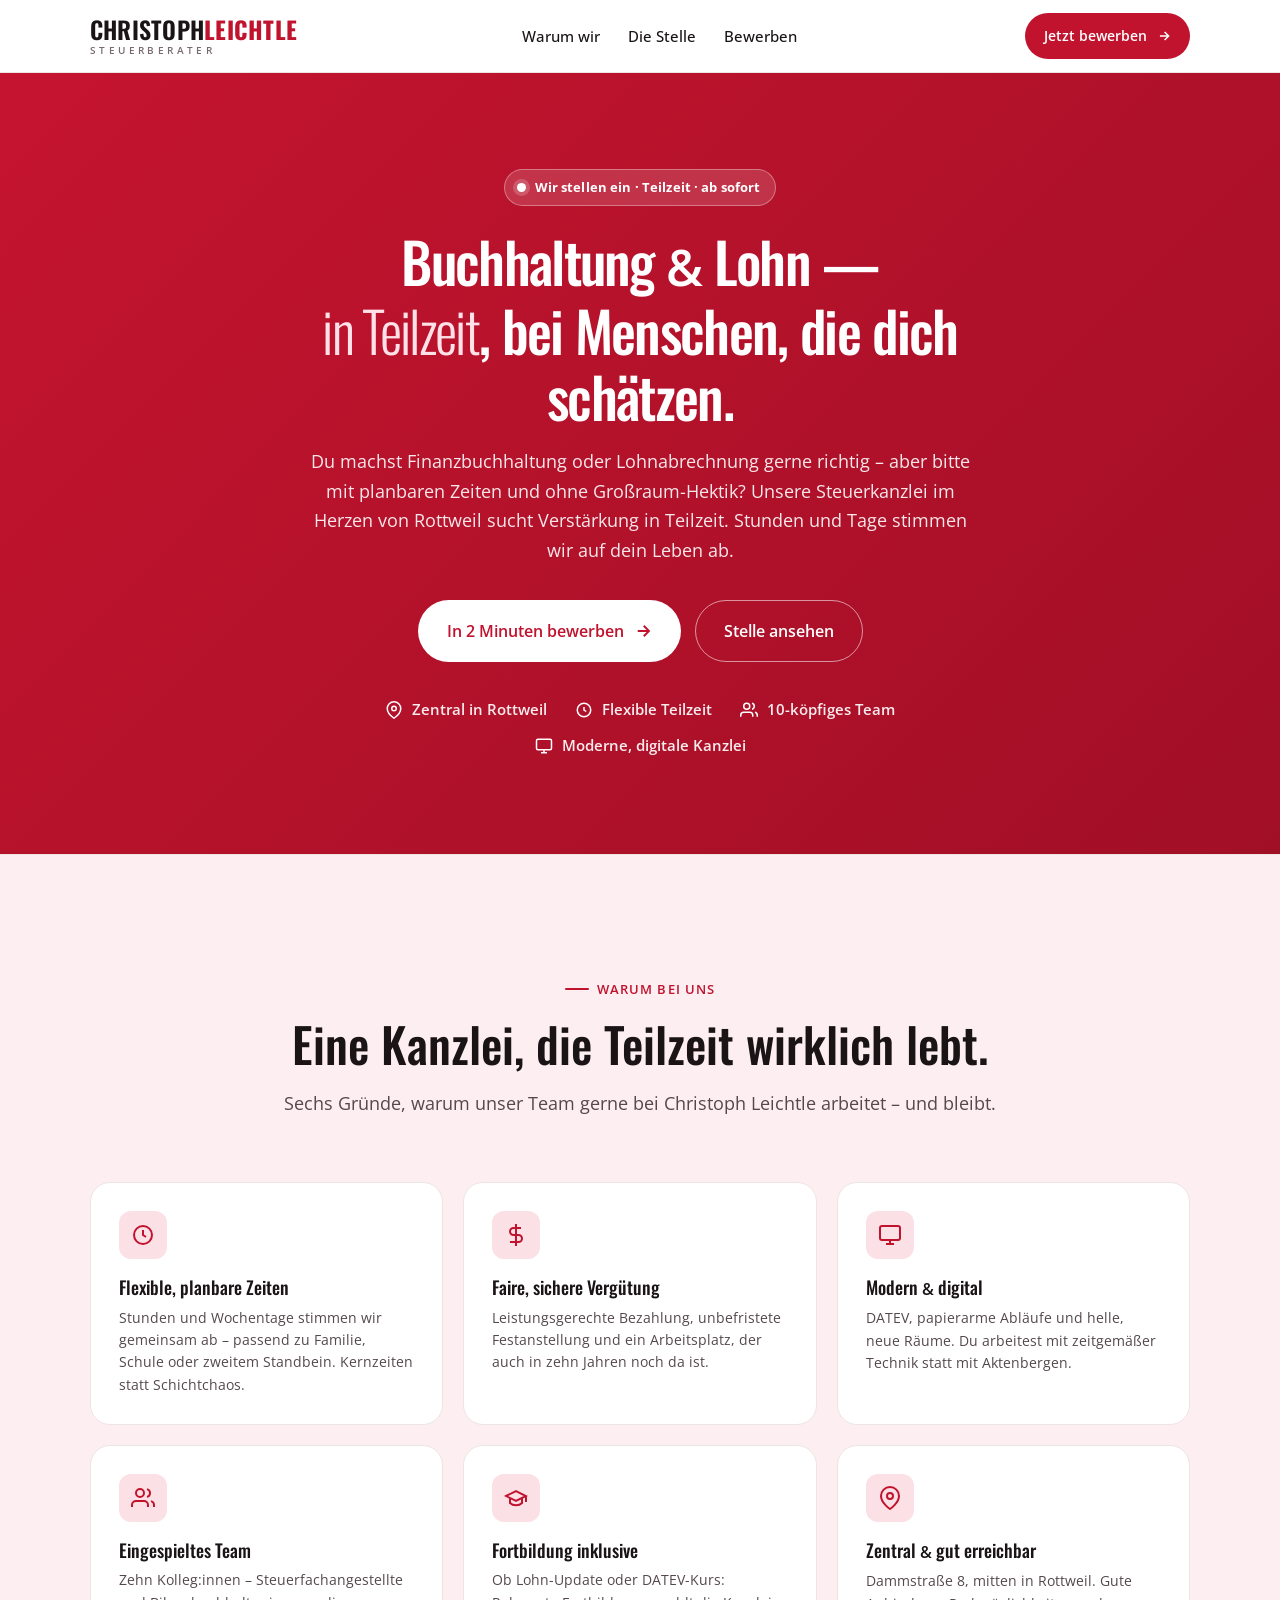
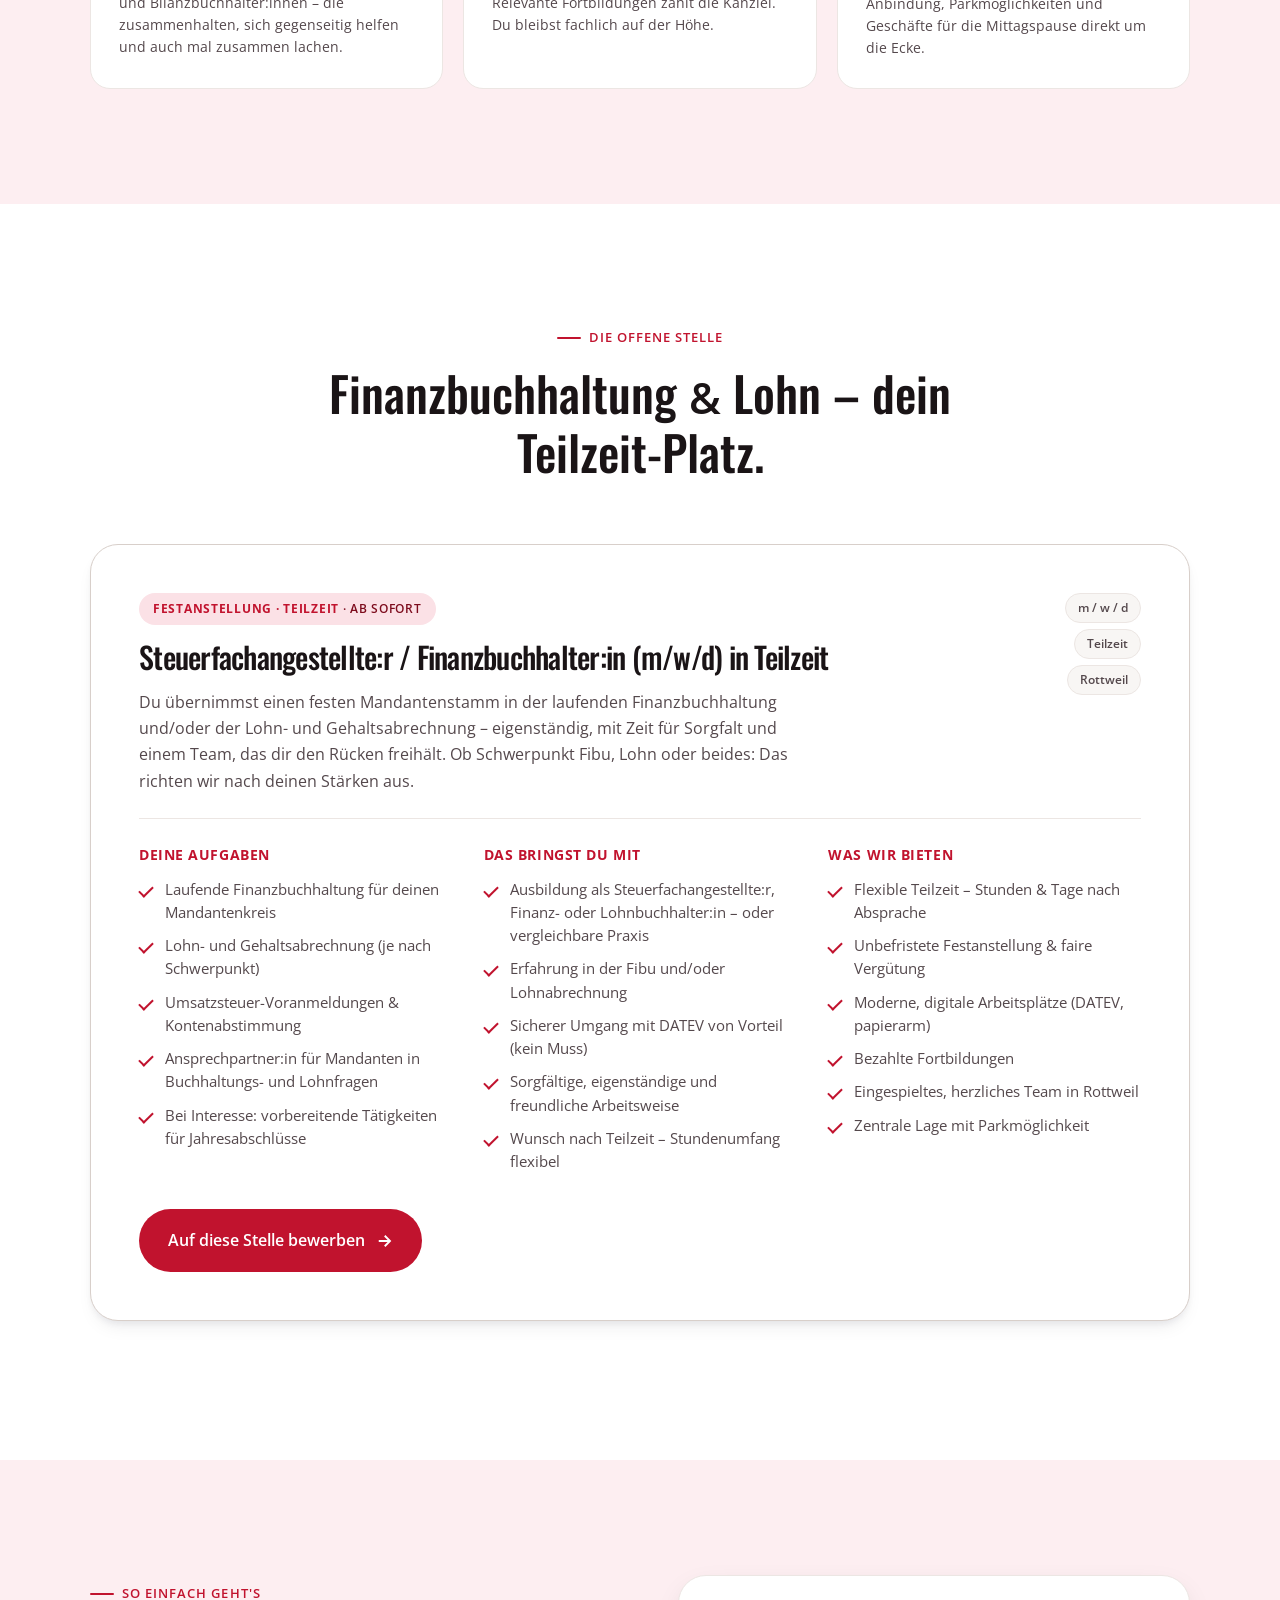
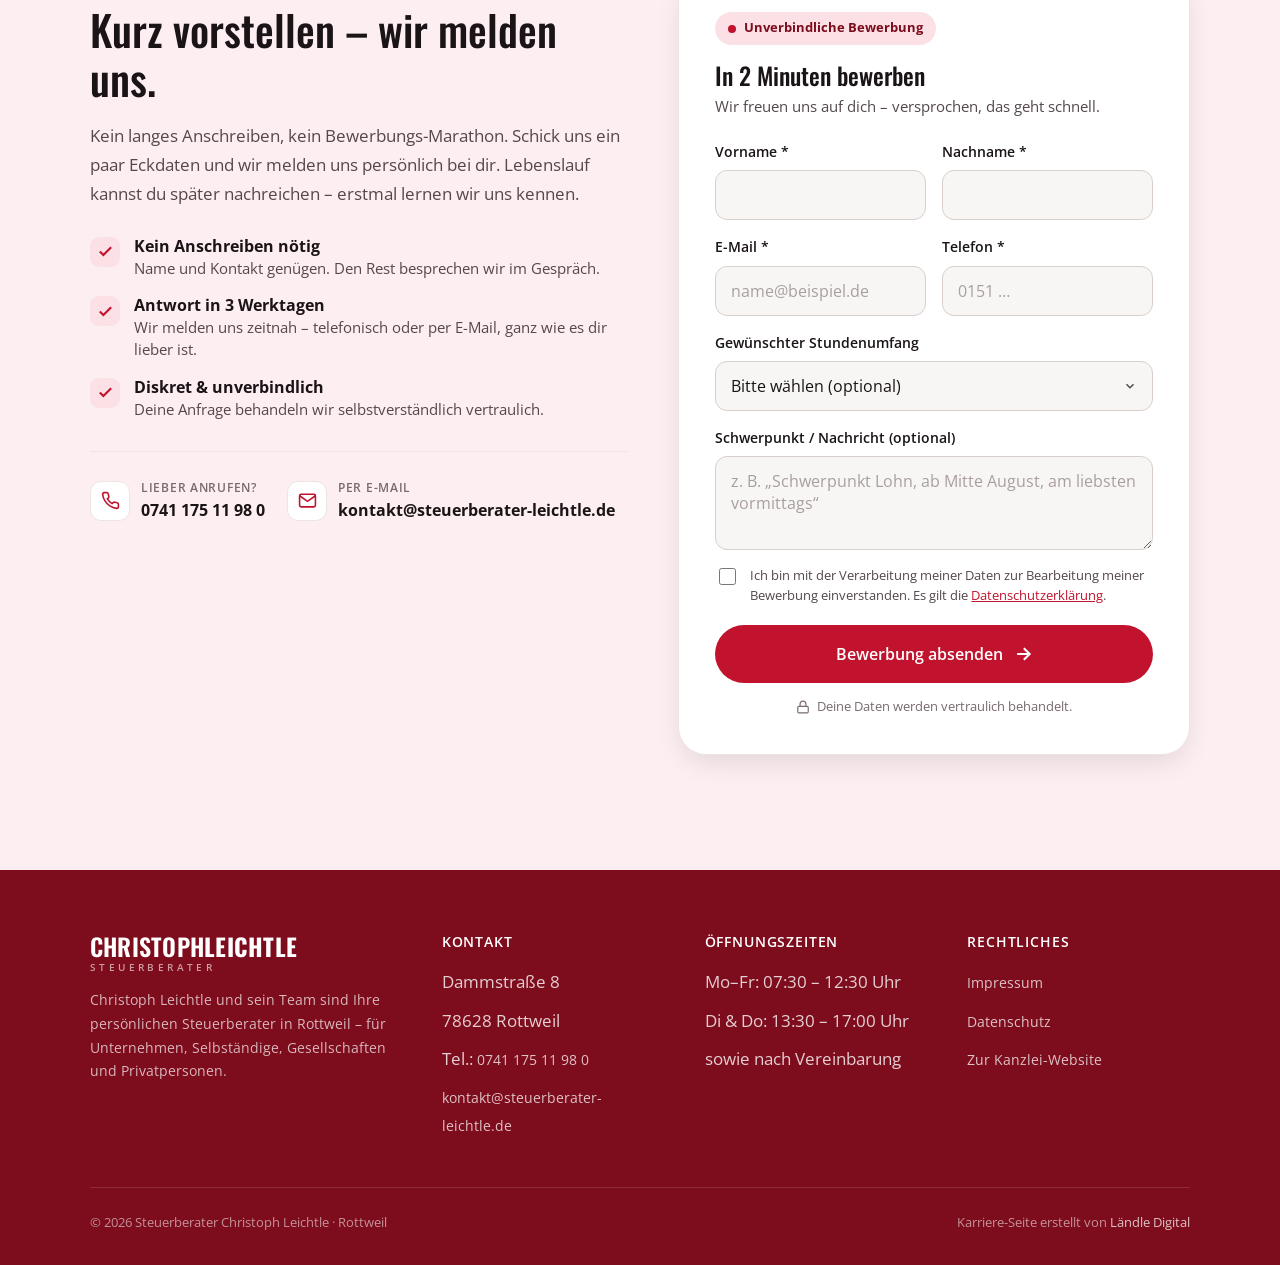
==== landingpage-einzeldatei.html @ 63ee4e5a "Add files via upload" ====
<!DOCTYPE html>
<html lang="de">
<head>
<meta charset="UTF-8" />
<meta name="viewport" content="width=device-width, initial-scale=1.0" />
<title>Teilzeit Buchhaltung &amp; Lohn (m/w/d) · Steuerkanzlei Christoph Leichtle, Rottweil</title>
<meta name="description" content="Steuerkanzlei Christoph Leichtle in Rottweil sucht Verstärkung in Teilzeit: Finanzbuchhaltung & Lohnabrechnung. Flexible Zeiten, faire Vergütung, modernes Team. Jetzt in 2 Minuten bewerben." />
<!-- Paid-Traffic-Landingpage: nicht indexieren -->
<meta name="robots" content="noindex, follow" />

<!-- Social-Preview (für den Vorschau-Link in WhatsApp / Meta) -->
<meta property="og:type" content="website" />
<meta property="og:title" content="Teilzeit in der Buchhaltung – Steuerkanzlei Leichtle, Rottweil" />
<meta property="og:description" content="Finanzbuchhaltung & Lohn in Teilzeit. Flexible Zeiten, modernes Team, faire Vergütung. Jetzt in 2 Minuten bewerben." />
<meta property="og:image" content="https://www.laendle-digital.com/kunden/steuerberater-leichtle/assets/og.png" />
<meta name="twitter:card" content="summary_large_image" />




<style>
/* style.css (inline) */
/* ==========================================================================
   Steuerkanzlei Christoph Leichtle – Karriere-Landingpage Stylesheet
   CI-Crimson, professionell · Basis: Ländle-Digital Kunden-Template
   ========================================================================== */

:root {
  /* Color tokens – CI Steuerberater Leichtle (Crimson) */
  --bg: #ffffff;
  --surface: #f8f6f4;
  --surface-soft: #fdf2f4;
  --surface-mute: #f3f1ef;
  --primary: #c1132e;
  --primary-hover: #a00f26;
  --primary-soft: #fbe1e6;
  --primary-deep: #7d0c1d;
  --accent: #d6263f;
  --text: #1a1416;
  --text-muted: #54484c;
  --text-soft: #786a6e;
  --border: #ece6e3;
  --border-strong: #d8cfca;
  --danger: #dc2626;
  --success: #16a34a;

  /* Typography */
  --font-display: "Oswald", "Arial Narrow", system-ui, sans-serif;
  --font-body: "Open Sans", -apple-system, BlinkMacSystemFont, "Segoe UI", Arial, sans-serif;

  /* Shape */
  --radius-sm: 8px;
  --radius: 12px;
  --radius-lg: 20px;
  --radius-xl: 28px;
  --radius-pill: 999px;

  /* Shadow */
  --shadow-xs: 0 1px 2px rgba(15, 23, 42, .04);
  --shadow-sm: 0 1px 2px rgba(15, 23, 42, .04), 0 1px 3px rgba(15, 23, 42, .06);
  --shadow-md: 0 4px 6px -1px rgba(15, 23, 42, .05), 0 10px 20px -8px rgba(15, 23, 42, .1);
  --shadow-lg: 0 10px 30px -8px rgba(15, 23, 42, .15);
  --shadow-glow: 0 20px 40px -16px rgba(193, 19, 46, .28);

  /* Layout */
  --maxw: 1180px;
  --gutter: clamp(20px, 4vw, 40px);
}

/* Reset --------------------------------------------------------------- */
*, *::before, *::after { box-sizing: border-box; }
html { scroll-behavior: smooth; -webkit-text-size-adjust: 100%; }
body {
  margin: 0;
  font-family: var(--font-body);
  font-size: 17px;
  line-height: 1.65;
  color: var(--text);
  background: var(--bg);
  -webkit-font-smoothing: antialiased;
  -moz-osx-font-smoothing: grayscale;
}
img, svg, video { display: block; max-width: 100%; height: auto; }
a { color: var(--primary); text-decoration: none; transition: color .15s ease; }
a:hover { color: var(--primary-hover); }
button { font-family: inherit; cursor: pointer; }
h1, h2, h3, h4 {
  font-family: var(--font-display);
  font-weight: 500;
  letter-spacing: 0;
  line-height: 1.18;
  color: var(--text);
  margin: 0;
}
p { margin: 0; }
ul, ol { margin: 0; padding: 0; list-style: none; }

/* Layout helpers ------------------------------------------------------ */
.shell { width: 100%; max-width: var(--maxw); margin-inline: auto; padding-inline: var(--gutter); }
.section { padding-block: clamp(64px, 9vw, 120px); }
.section--soft { background: var(--surface); }
.section--mint { background: var(--surface-soft); }
.section--dark { background: var(--primary-deep); color: #fff; }
.section--dark h1, .section--dark h2, .section--dark h3 { color: #fff; }

.section-head { max-width: 720px; margin: 0 auto clamp(40px, 6vw, 64px); text-align: center; }
.section-head--left { margin-inline: 0; text-align: left; }
.section-head .eyebrow { margin-bottom: 16px; }
.section-head h2 { font-size: clamp(32px, 4vw, 48px); margin-bottom: 16px; }
.section-head p { color: var(--text-muted); font-size: 18px; }

.eyebrow {
  display: inline-flex;
  align-items: center;
  gap: 8px;
  font-size: 13px;
  font-weight: 600;
  letter-spacing: .08em;
  text-transform: uppercase;
  color: var(--primary);
  font-family: var(--font-body);
}
.eyebrow::before {
  content: "";
  width: 24px;
  height: 2px;
  background: var(--primary);
  border-radius: 2px;
}
.eyebrow--center { justify-content: center; }

/* Buttons ------------------------------------------------------------- */
.btn {
  display: inline-flex;
  align-items: center;
  justify-content: center;
  gap: 10px;
  padding: 14px 22px;
  font-family: var(--font-body);
  font-size: 15px;
  font-weight: 600;
  border-radius: var(--radius-pill);
  border: 1.5px solid transparent;
  transition: all .2s ease;
  cursor: pointer;
  white-space: nowrap;
}
.btn--primary {
  background: var(--primary);
  color: #fff;
}
.btn--primary:hover {
  background: var(--primary-hover);
  color: #fff;
  transform: translateY(-2px);
  box-shadow: var(--shadow-glow);
}
.btn--ghost {
  background: transparent;
  color: var(--text);
  border-color: var(--border-strong);
}
.btn--ghost:hover {
  border-color: var(--primary);
  color: var(--primary);
  background: var(--primary-soft);
}
.btn--white {
  background: #fff;
  color: var(--primary-deep);
}
.btn--white:hover {
  background: var(--surface-soft);
  color: var(--primary-deep);
  transform: translateY(-2px);
}
.btn--lg { padding: 17px 28px; font-size: 16px; }
.btn--sm { padding: 10px 18px; font-size: 14px; }
.btn--block { width: 100%; }

/* Topbar -------------------------------------------------------------- */
.topbar {
  position: sticky;
  top: 0;
  z-index: 100;
  background: rgba(255, 255, 255, .85);
  backdrop-filter: saturate(180%) blur(14px);
  -webkit-backdrop-filter: saturate(180%) blur(14px);
  border-bottom: 1px solid var(--border);
}
.topbar__inner {
  display: flex;
  align-items: center;
  justify-content: space-between;
  gap: 24px;
  height: 72px;
}
.topbar__logo {
  display: flex;
  align-items: center;
  gap: 12px;
  font-family: var(--font-display);
  font-size: 20px;
  font-weight: 600;
  letter-spacing: -0.02em;
  color: var(--text);
}
.topbar__logo:hover { color: var(--primary); }
.topbar__logo-mark {
  width: 44px;
  height: 44px;
  border-radius: 10px;
  flex-shrink: 0;
  overflow: hidden;
  display: block;
}
.topbar__logo-mark img,
.topbar__logo-mark svg {
  width: 100%;
  height: 100%;
  display: block;
}
.topbar__logo small {
  display: block;
  font-family: var(--font-body);
  font-size: 11px;
  font-weight: 500;
  letter-spacing: .14em;
  text-transform: uppercase;
  color: var(--text-muted);
  margin-top: 2px;
}
.topbar__nav {
  display: flex;
  align-items: center;
  gap: 28px;
}
.topbar__nav a {
  font-size: 15px;
  font-weight: 500;
  color: var(--text);
  position: relative;
}
.topbar__nav a:hover { color: var(--primary); }
.topbar__nav a.is-active { color: var(--primary); }
.topbar__nav a.is-active::after {
  content: "";
  position: absolute;
  left: 0; right: 0; bottom: -6px;
  height: 2px;
  background: var(--primary);
  border-radius: 2px;
}
.topbar__cta { margin-left: 4px; }

.burger {
  display: none;
  width: 42px; height: 42px;
  border: 1px solid var(--border);
  background: #fff;
  border-radius: var(--radius);
  position: relative;
}
.burger span {
  position: absolute; left: 11px; right: 11px;
  height: 2px; background: var(--text); border-radius: 2px;
  transition: .2s ease;
}
.burger span:nth-child(1) { top: 14px; }
.burger span:nth-child(2) { top: 20px; }
.burger span:nth-child(3) { top: 26px; }
.burger.is-open span:nth-child(1) { top: 20px; transform: rotate(45deg); }
.burger.is-open span:nth-child(2) { opacity: 0; }
.burger.is-open span:nth-child(3) { top: 20px; transform: rotate(-45deg); }
.topbar__mobile {
  display: none;
  flex-direction: column;
  gap: 8px;
  padding: 16px var(--gutter) 24px;
  background: #fff;
  border-bottom: 1px solid var(--border);
}
.topbar__mobile a {
  padding: 12px 14px;
  border-radius: var(--radius);
  font-weight: 500;
  color: var(--text);
}
.topbar__mobile a:hover { background: var(--surface); color: var(--primary); }
.topbar__mobile.is-open { display: flex; }

@media (max-width: 920px) {
  .topbar__nav, .topbar__cta { display: none; }
  .burger { display: block; }
}

/* Hero ---------------------------------------------------------------- */
.hero {
  position: relative;
  padding-block: clamp(60px, 8vw, 110px) clamp(80px, 10vw, 140px);
  overflow: hidden;
  background:
    radial-gradient(ellipse 800px 400px at 90% -10%, var(--primary-soft) 0%, transparent 55%),
    radial-gradient(ellipse 600px 400px at 5% 90%, #e0f2fe 0%, transparent 55%),
    #fff;
}
.hero__inner {
  display: grid;
  grid-template-columns: 1.1fr 1fr;
  gap: clamp(40px, 6vw, 80px);
  align-items: center;
}
.hero__content > * + * { margin-top: 22px; }
.hero h1 {
  font-size: clamp(40px, 5.5vw, 64px);
  line-height: 1.08;
  letter-spacing: -0.035em;
}
.hero h1 em {
  font-style: italic;
  color: var(--primary);
  font-weight: 400;
}
.hero__sub {
  font-size: clamp(17px, 1.5vw, 19px);
  color: var(--text-muted);
  max-width: 560px;
  line-height: 1.65;
}
.hero__cta {
  display: flex;
  gap: 14px;
  flex-wrap: wrap;
}
.hero__trust {
  display: flex;
  flex-wrap: wrap;
  gap: 24px;
  padding-top: 24px;
  border-top: 1px solid var(--border);
  margin-top: 32px;
}
.hero__trust li {
  display: flex;
  align-items: center;
  gap: 8px;
  font-size: 14px;
  color: var(--text-muted);
}
.hero__trust svg { color: var(--primary); flex-shrink: 0; }

/* Hero visual card */
.hero__visual { position: relative; }
.hero-card {
  background: #fff;
  border-radius: var(--radius-xl);
  padding: 32px;
  box-shadow: var(--shadow-lg);
  border: 1px solid var(--border);
  position: relative;
  z-index: 2;
}
.hero-card__top {
  display: flex;
  align-items: center;
  gap: 16px;
  padding-bottom: 24px;
  border-bottom: 1px solid var(--border);
}
.hero-card__avatar {
  width: 64px; height: 64px;
  border-radius: 50%;
  background: linear-gradient(135deg, var(--primary), var(--accent));
  color: #fff;
  display: grid; place-items: center;
  font-family: var(--font-display);
  font-size: 22px;
  font-weight: 600;
}
.hero-card__title { font-size: 18px; margin-bottom: 4px; }
.hero-card__meta { font-size: 13px; color: var(--text-muted); }
.hero-card__hours { padding: 20px 0; display: grid; gap: 10px; }
.hero-card__row {
  display: flex;
  justify-content: space-between;
  align-items: center;
  font-size: 14px;
}
.hero-card__row span:first-child { color: var(--text-muted); }
.hero-card__row span:last-child { color: var(--text); font-weight: 500; }
.hero-card__row.is-today {
  background: var(--primary-soft);
  margin: 0 -16px;
  padding: 10px 16px;
  border-radius: var(--radius);
  color: var(--primary-deep);
}
.hero-card__row.is-today span:first-child { color: var(--primary-deep); font-weight: 600; }
.hero-card__cta {
  margin-top: 20px;
  padding-top: 20px;
  border-top: 1px solid var(--border);
}
.hero-card__cta .btn { width: 100%; }

.hero-badge {
  position: absolute;
  background: #fff;
  border: 1px solid var(--border);
  border-radius: var(--radius-pill);
  padding: 10px 16px;
  font-size: 13px;
  font-weight: 600;
  display: flex;
  align-items: center;
  gap: 8px;
  box-shadow: var(--shadow-md);
  z-index: 3;
}
.hero-badge--tl { top: -16px; left: -20px; color: var(--primary); }
.hero-badge--br { bottom: -16px; right: -20px; color: var(--accent); }
.hero-badge .pulse {
  width: 8px; height: 8px;
  background: var(--success);
  border-radius: 50%;
  position: relative;
}
.hero-badge .pulse::before {
  content: ""; position: absolute; inset: -4px;
  border-radius: 50%; border: 2px solid var(--success);
  animation: pulse 1.8s ease-out infinite;
}
@keyframes pulse {
  0% { transform: scale(1); opacity: 1; }
  100% { transform: scale(2); opacity: 0; }
}

@media (max-width: 860px) {
  .hero__inner { grid-template-columns: 1fr; }
  .hero__visual { max-width: 460px; margin: 0 auto; width: 100%; }
}

/* Trust strip --------------------------------------------------------- */
.trust-strip {
  border-block: 1px solid var(--border);
  padding-block: 28px;
  background: #fff;
}
.trust-strip__inner {
  display: grid;
  grid-template-columns: repeat(4, 1fr);
  gap: 32px;
  align-items: center;
  text-align: center;
}
.trust-stat__num {
  font-family: var(--font-display);
  font-size: 36px;
  font-weight: 500;
  color: var(--primary);
  line-height: 1;
}
.trust-stat__label {
  font-size: 13px;
  color: var(--text-muted);
  margin-top: 4px;
}
@media (max-width: 640px) {
  .trust-strip__inner { grid-template-columns: repeat(2, 1fr); gap: 24px; }
}

/* Services grid ------------------------------------------------------- */
.services {
  display: grid;
  grid-template-columns: repeat(3, 1fr);
  gap: 20px;
}
.service-card {
  background: #fff;
  border: 1px solid var(--border);
  border-radius: var(--radius-lg);
  padding: 28px;
  transition: all .25s ease;
}
.service-card:hover {
  border-color: var(--primary);
  transform: translateY(-4px);
  box-shadow: var(--shadow-md);
}
.service-card__icon {
  width: 48px; height: 48px;
  border-radius: var(--radius);
  background: var(--primary-soft);
  color: var(--primary);
  display: grid; place-items: center;
  margin-bottom: 20px;
}
.service-card h3 {
  font-size: 22px;
  margin-bottom: 10px;
}
.service-card p {
  color: var(--text-muted);
  font-size: 15px;
  line-height: 1.6;
}
@media (max-width: 880px) {
  .services { grid-template-columns: repeat(2, 1fr); }
}
@media (max-width: 560px) {
  .services { grid-template-columns: 1fr; }
}

/* About split --------------------------------------------------------- */
.split {
  display: grid;
  grid-template-columns: 1fr 1fr;
  gap: clamp(40px, 6vw, 80px);
  align-items: center;
}
.split--reverse > :first-child { order: 2; }
.split__media {
  border-radius: var(--radius-xl);
  background: linear-gradient(135deg, var(--primary-soft), #e0f2fe);
  aspect-ratio: 4 / 5;
  position: relative;
  overflow: hidden;
}
.split__media-inner {
  position: absolute; inset: 0;
  display: grid; place-items: center;
  font-family: var(--font-display);
  font-size: 120px;
  color: rgba(193, 19, 46, .25);
  letter-spacing: -0.05em;
}
.split__content > * + * { margin-top: 20px; }
.split__content h2 {
  font-size: clamp(30px, 3.6vw, 42px);
}
.split__content p {
  color: var(--text-muted);
  font-size: 17px;
  line-height: 1.7;
}
.split__sign {
  display: flex;
  align-items: center;
  gap: 14px;
  padding-top: 24px;
  margin-top: 28px;
  border-top: 1px solid var(--border);
}
.split__sign-avatar {
  width: 56px; height: 56px;
  border-radius: 50%;
  background: linear-gradient(135deg, var(--primary), var(--accent));
  color: #fff;
  display: grid; place-items: center;
  font-family: var(--font-display);
  font-size: 20px;
}
.split__sign-name { font-weight: 600; }
.split__sign-role { font-size: 13px; color: var(--text-muted); }
@media (max-width: 860px) {
  .split { grid-template-columns: 1fr; }
  .split--reverse > :first-child { order: 0; }
  .split__media { max-width: 460px; aspect-ratio: 1; margin: 0 auto; }
}

/* Team grid ----------------------------------------------------------- */
.team {
  display: grid;
  grid-template-columns: repeat(4, 1fr);
  gap: 24px;
}
.team-card {
  background: #fff;
  border-radius: var(--radius-lg);
  padding: 28px 24px;
  text-align: center;
  border: 1px solid var(--border);
  transition: all .25s ease;
}
.team-card:hover {
  transform: translateY(-4px);
  box-shadow: var(--shadow-md);
  border-color: var(--primary-soft);
}
.team-card__avatar {
  width: 96px; height: 96px;
  border-radius: 50%;
  margin: 0 auto 16px;
  background: linear-gradient(135deg, var(--primary-soft), #fdeef1);
  color: var(--primary-deep);
  display: grid; place-items: center;
  font-family: var(--font-display);
  font-size: 32px;
  font-weight: 500;
}
.team-card h3 { font-size: 18px; margin-bottom: 4px; }
.team-card__role { font-size: 13px; color: var(--primary); font-weight: 600; }
.team-card__bio { font-size: 14px; color: var(--text-muted); margin-top: 12px; line-height: 1.55; }
@media (max-width: 940px) {
  .team { grid-template-columns: repeat(2, 1fr); }
}
@media (max-width: 480px) {
  .team { grid-template-columns: 1fr; }
}

/* Process / Treatment steps ------------------------------------------ */
.steps {
  display: grid;
  grid-template-columns: repeat(4, 1fr);
  gap: 20px;
  counter-reset: step;
}
.step {
  position: relative;
  padding: 28px 24px;
  background: #fff;
  border: 1px solid var(--border);
  border-radius: var(--radius-lg);
}
.step::before {
  counter-increment: step;
  content: counter(step, decimal-leading-zero);
  display: block;
  font-family: var(--font-display);
  font-size: 32px;
  color: var(--primary);
  margin-bottom: 12px;
  font-weight: 500;
}
.step h3 { font-size: 18px; margin-bottom: 8px; }
.step p { font-size: 14px; color: var(--text-muted); line-height: 1.55; }
@media (max-width: 880px) {
  .steps { grid-template-columns: repeat(2, 1fr); }
}
@media (max-width: 480px) {
  .steps { grid-template-columns: 1fr; }
}

/* Testimonials -------------------------------------------------------- */
.testimonials {
  display: grid;
  grid-template-columns: repeat(3, 1fr);
  gap: 24px;
}
.testimonial {
  background: #fff;
  border-radius: var(--radius-lg);
  padding: 30px;
  border: 1px solid var(--border);
}
.testimonial__stars {
  display: flex;
  gap: 2px;
  color: #fbbf24;
  margin-bottom: 16px;
}
.testimonial__quote {
  font-size: 16px;
  line-height: 1.65;
  color: var(--text);
  margin-bottom: 24px;
  font-style: italic;
}
.testimonial__person {
  display: flex;
  align-items: center;
  gap: 12px;
}
.testimonial__avatar {
  width: 40px; height: 40px;
  border-radius: 50%;
  background: var(--primary-soft);
  color: var(--primary-deep);
  display: grid; place-items: center;
  font-size: 14px;
  font-weight: 600;
}
.testimonial__name { font-weight: 600; font-size: 14px; }
.testimonial__source { font-size: 12px; color: var(--text-muted); }
@media (max-width: 880px) {
  .testimonials { grid-template-columns: 1fr; }
}

/* FAQ ----------------------------------------------------------------- */
.faq { max-width: 820px; margin: 0 auto; }
.faq-item {
  border-bottom: 1px solid var(--border);
}
.faq-item summary {
  list-style: none;
  cursor: pointer;
  padding: 22px 48px 22px 0;
  font-size: 17px;
  font-weight: 600;
  color: var(--text);
  position: relative;
  transition: color .15s;
}
.faq-item summary::-webkit-details-marker { display: none; }
.faq-item summary:hover { color: var(--primary); }
.faq-item summary::after {
  content: "+";
  position: absolute;
  right: 0; top: 50%;
  transform: translateY(-50%);
  font-size: 28px;
  font-weight: 300;
  color: var(--primary);
  transition: transform .2s;
  line-height: 1;
}
.faq-item[open] summary::after { content: "−"; }
.faq-item__body {
  padding: 0 0 24px;
  color: var(--text-muted);
  font-size: 16px;
  line-height: 1.7;
}

/* Contact / Final CTA ------------------------------------------------- */
.cta-banner {
  background: linear-gradient(135deg, var(--primary), var(--primary-deep));
  color: #fff;
  border-radius: var(--radius-xl);
  padding: clamp(40px, 6vw, 72px);
  display: grid;
  grid-template-columns: 1.4fr 1fr;
  gap: 40px;
  align-items: center;
  position: relative;
  overflow: hidden;
}
.cta-banner::before {
  content: "";
  position: absolute;
  inset: 0;
  background: radial-gradient(circle at 90% 20%, rgba(255, 255, 255, .12), transparent 50%);
  pointer-events: none;
}
.cta-banner > * { position: relative; z-index: 1; }
.cta-banner h2 {
  color: #fff;
  font-size: clamp(28px, 3.6vw, 40px);
  margin-bottom: 14px;
}
.cta-banner p {
  color: rgba(255, 255, 255, .85);
  font-size: 17px;
  line-height: 1.6;
  margin-bottom: 24px;
}
.cta-banner__actions {
  display: flex;
  gap: 14px;
  flex-wrap: wrap;
}
.cta-banner__contacts {
  display: grid;
  gap: 16px;
  padding: 28px;
  background: rgba(255, 255, 255, .08);
  border: 1px solid rgba(255, 255, 255, .15);
  border-radius: var(--radius-lg);
  backdrop-filter: blur(10px);
}
.cta-banner__contact {
  display: flex;
  align-items: center;
  gap: 14px;
  color: #fff;
}
.cta-banner__contact-icon {
  width: 44px; height: 44px;
  display: grid; place-items: center;
  border-radius: var(--radius);
  background: rgba(255, 255, 255, .1);
  color: #fff;
}
.cta-banner__contact-label { font-size: 12px; color: rgba(255, 255, 255, .7); text-transform: uppercase; letter-spacing: .08em; }
.cta-banner__contact-value { font-size: 16px; font-weight: 600; color: #fff; }
.cta-banner__contact a { color: #fff; }
@media (max-width: 880px) {
  .cta-banner { grid-template-columns: 1fr; }
}

/* Contact full section ----------------------------------------------- */
.contact-grid {
  display: grid;
  grid-template-columns: 1fr 1fr;
  gap: 40px;
}
.contact-info {
  display: grid;
  gap: 24px;
}
.info-block {
  padding: 24px;
  background: #fff;
  border: 1px solid var(--border);
  border-radius: var(--radius);
}
.info-block h3 {
  font-size: 18px;
  margin-bottom: 12px;
  display: flex;
  align-items: center;
  gap: 10px;
  color: var(--text);
}
.info-block h3 svg { color: var(--primary); }
.info-block p, .info-block li {
  color: var(--text-muted);
  font-size: 15px;
  line-height: 1.6;
}
.info-block .hours-row {
  display: flex;
  justify-content: space-between;
  padding: 8px 0;
  border-bottom: 1px dashed var(--border);
}
.info-block .hours-row:last-child { border: 0; }
.info-block .hours-row span:last-child { color: var(--text); font-weight: 500; }

.map-wrap {
  border-radius: var(--radius-lg);
  overflow: hidden;
  border: 1px solid var(--border);
  background: var(--surface);
  aspect-ratio: 4 / 5;
  display: grid;
  place-items: center;
  position: relative;
}
.map-wrap::before {
  content: "";
  position: absolute; inset: 0;
  background:
    linear-gradient(45deg, var(--border) 0, var(--border) 1px, transparent 1px, transparent 40px),
    linear-gradient(-45deg, var(--border) 0, var(--border) 1px, transparent 1px, transparent 40px);
  opacity: .4;
}
.map-pin {
  position: relative;
  z-index: 1;
  color: var(--primary);
  text-align: center;
}
.map-pin svg { margin: 0 auto 8px; }
.map-pin strong { display: block; font-family: var(--font-display); font-size: 22px; color: var(--text); }
.map-pin span { font-size: 14px; color: var(--text-muted); }
@media (max-width: 880px) {
  .contact-grid { grid-template-columns: 1fr; }
  .map-wrap { aspect-ratio: 4 / 3; }
}

/* Karriere – Jobs ----------------------------------------------------- */
.jobs {
  display: grid;
  gap: 16px;
}
.job-card {
  display: grid;
  grid-template-columns: 1fr auto;
  gap: 24px;
  align-items: center;
  padding: 28px;
  background: #fff;
  border: 1px solid var(--border);
  border-radius: var(--radius-lg);
  transition: all .2s ease;
}
.job-card:hover {
  border-color: var(--primary);
  box-shadow: var(--shadow-sm);
}
.job-card__meta {
  display: flex;
  gap: 16px;
  flex-wrap: wrap;
  margin-top: 8px;
}
.job-card__tag {
  display: inline-flex;
  align-items: center;
  gap: 6px;
  font-size: 13px;
  color: var(--text-muted);
}
.job-card__tag svg { color: var(--primary); }
.job-card h3 { font-size: 22px; margin-bottom: 4px; }
.job-card__desc { color: var(--text-muted); font-size: 15px; margin-top: 8px; }
@media (max-width: 640px) {
  .job-card { grid-template-columns: 1fr; }
  .job-card .btn { width: 100%; }
}

/* Benefits cards ------------------------------------------------------ */
.benefits {
  display: grid;
  grid-template-columns: repeat(3, 1fr);
  gap: 20px;
}
.benefit {
  padding: 28px;
  background: #fff;
  border: 1px solid var(--border);
  border-radius: var(--radius-lg);
}
.benefit__icon {
  width: 48px; height: 48px;
  border-radius: var(--radius);
  background: var(--primary-soft);
  color: var(--primary);
  display: grid; place-items: center;
  margin-bottom: 18px;
}
.benefit h3 { font-size: 18px; margin-bottom: 8px; }
.benefit p { color: var(--text-muted); font-size: 14px; line-height: 1.6; }
@media (max-width: 880px) {
  .benefits { grid-template-columns: repeat(2, 1fr); }
}
@media (max-width: 540px) {
  .benefits { grid-template-columns: 1fr; }
}

/* Job detail card (Karriere) ----------------------------------------- */
.job-detail {
  background: #fff;
  border: 1px solid var(--border);
  border-radius: var(--radius-xl);
  padding: clamp(28px, 4vw, 48px);
  margin-bottom: 24px;
  box-shadow: var(--shadow-sm);
  transition: box-shadow .2s ease;
}
.job-detail:hover { box-shadow: var(--shadow-md); }
.job-detail__head {
  display: grid;
  grid-template-columns: 1fr auto;
  gap: 24px;
  align-items: start;
  padding-bottom: 24px;
  margin-bottom: 28px;
  border-bottom: 1px solid var(--border);
}
.job-detail__type {
  display: inline-block;
  padding: 6px 14px;
  border-radius: var(--radius-pill);
  background: var(--primary-soft);
  color: var(--primary-deep);
  font-size: 12px;
  font-weight: 600;
  letter-spacing: .06em;
  text-transform: uppercase;
  margin-bottom: 14px;
}
.job-detail__head h3 {
  font-size: clamp(22px, 2.6vw, 30px);
  letter-spacing: -0.025em;
  margin-bottom: 14px;
}
.job-detail__lead {
  color: var(--text-muted);
  font-size: 16px;
  line-height: 1.65;
  max-width: 680px;
}
.job-detail__meta {
  display: flex;
  flex-direction: column;
  gap: 6px;
  align-items: flex-end;
}
.job-detail__tag {
  display: inline-block;
  padding: 4px 12px;
  border-radius: var(--radius-pill);
  background: var(--surface);
  border: 1px solid var(--border);
  font-size: 12px;
  font-weight: 600;
  color: var(--text-muted);
  white-space: nowrap;
}
.job-detail__grid {
  display: grid;
  grid-template-columns: repeat(3, 1fr);
  gap: 32px;
  margin-bottom: 28px;
}
.job-detail__col h4 {
  font-family: var(--font-body);
  font-weight: 700;
  font-size: 14px;
  letter-spacing: .04em;
  text-transform: uppercase;
  color: var(--primary);
  margin-bottom: 14px;
}
.job-detail__list {
  display: grid;
  gap: 10px;
}
.job-detail__list li {
  position: relative;
  padding-left: 26px;
  color: var(--text-muted);
  font-size: 15px;
  line-height: 1.55;
}
.job-detail__list li::before {
  content: "";
  position: absolute;
  left: 0;
  top: 8px;
  width: 14px;
  height: 8px;
  border-left: 2px solid var(--primary);
  border-bottom: 2px solid var(--primary);
  transform: rotate(-45deg);
}
.job-detail__cta {
  margin-top: 8px;
}
@media (max-width: 820px) {
  .job-detail__head { grid-template-columns: 1fr; }
  .job-detail__meta { flex-direction: row; flex-wrap: wrap; align-items: flex-start; }
  .job-detail__grid { grid-template-columns: 1fr; gap: 24px; }
}

/* Application process ------------------------------------------------- */
.application {
  background: var(--surface);
  border-radius: var(--radius-xl);
  padding: clamp(32px, 5vw, 56px);
  display: grid;
  grid-template-columns: 1fr 1fr;
  gap: 48px;
  align-items: center;
}
.application__steps { display: grid; gap: 16px; }
.application__step {
  display: grid;
  grid-template-columns: 36px 1fr;
  gap: 18px;
  padding: 16px 0;
}
.application__step-num {
  width: 36px; height: 36px;
  border-radius: 50%;
  background: var(--primary);
  color: #fff;
  display: grid; place-items: center;
  font-weight: 600;
  font-size: 14px;
}
.application__step h4 { font-family: var(--font-body); font-weight: 600; font-size: 16px; margin-bottom: 4px; }
.application__step p { font-size: 14px; color: var(--text-muted); line-height: 1.55; }
@media (max-width: 860px) {
  .application { grid-template-columns: 1fr; }
}

/* Legal / Rechtsdokument ---------------------------------------------- */
.legal-wrap {
  display: grid;
  grid-template-columns: 240px 1fr;
  gap: 48px;
  max-width: 1080px;
  margin: 0 auto;
}
.legal-nav {
  position: sticky;
  top: 96px;
  align-self: start;
  display: grid;
  gap: 4px;
  padding: 16px;
  background: var(--surface);
  border-radius: var(--radius);
}
.legal-nav h4 {
  font-family: var(--font-body);
  font-size: 12px;
  font-weight: 600;
  letter-spacing: .08em;
  text-transform: uppercase;
  color: var(--text-muted);
  padding: 8px 12px;
  margin: 0;
}
.legal-nav a {
  display: block;
  padding: 8px 12px;
  border-radius: var(--radius-sm);
  font-size: 14px;
  color: var(--text);
}
.legal-nav a:hover { background: #fff; color: var(--primary); }

.legal-doc h1 {
  font-size: clamp(32px, 4vw, 44px);
  margin-bottom: 12px;
}
.legal-doc h2 {
  font-size: 26px;
  margin-top: 56px;
  margin-bottom: 16px;
  padding-bottom: 12px;
  border-bottom: 1px solid var(--border);
}
.legal-doc h3 {
  font-family: var(--font-body);
  font-weight: 600;
  font-size: 17px;
  margin-top: 28px;
  margin-bottom: 8px;
  color: var(--text);
}
.legal-doc p, .legal-doc li {
  color: var(--text-muted);
  font-size: 15px;
  line-height: 1.75;
  margin-bottom: 12px;
}
.legal-doc ul { margin-bottom: 16px; }
.legal-doc ul li {
  position: relative;
  padding-left: 22px;
  list-style: none;
}
.legal-doc ul li::before {
  content: "";
  position: absolute;
  left: 0; top: 11px;
  width: 6px; height: 6px;
  border-radius: 50%;
  background: var(--primary);
}
.legal-doc strong { color: var(--text); }
.legal-doc a { color: var(--primary); text-decoration: underline; }
.legal-doc__intro {
  background: var(--surface-soft);
  border: 1px solid var(--primary-soft);
  border-radius: var(--radius);
  padding: 20px 24px;
  margin: 24px 0 8px;
}
.legal-doc__intro p { color: var(--text); font-size: 15px; margin: 0; }

@media (max-width: 860px) {
  .legal-wrap { grid-template-columns: 1fr; }
  .legal-nav { position: static; }
}

/* Generic page hero (Karriere / Recht) ------------------------------- */
.page-hero {
  background: linear-gradient(180deg, var(--surface-soft), #fff);
  padding-block: clamp(60px, 8vw, 96px);
  border-bottom: 1px solid var(--border);
}
.page-hero__inner { max-width: 760px; margin: 0 auto; text-align: center; }
.page-hero h1 {
  font-size: clamp(40px, 5vw, 56px);
  margin: 16px 0 18px;
  letter-spacing: -0.03em;
}
.page-hero p { color: var(--text-muted); font-size: 18px; }

/* Footer -------------------------------------------------------------- */
.footer {
  background: var(--primary-deep);
  color: rgba(255, 255, 255, .8);
  padding-block: 64px 32px;
}
.footer__grid {
  display: grid;
  grid-template-columns: 1.4fr 1fr 1fr 1fr;
  gap: 40px;
  margin-bottom: 48px;
}
.footer__brand .topbar__logo { color: #fff; }
.footer__brand .topbar__logo small { color: rgba(255, 255, 255, .6); }
.footer__brand p {
  margin-top: 16px;
  font-size: 14px;
  line-height: 1.7;
  color: rgba(255, 255, 255, .7);
  max-width: 320px;
}
.footer h4 {
  font-family: var(--font-body);
  font-weight: 600;
  font-size: 14px;
  letter-spacing: .06em;
  text-transform: uppercase;
  color: #fff;
  margin-bottom: 18px;
}
.footer ul { display: grid; gap: 10px; }
.footer ul a {
  color: rgba(255, 255, 255, .75);
  font-size: 14px;
}
.footer ul a:hover { color: #fff; }
.footer__bottom {
  padding-top: 24px;
  border-top: 1px solid rgba(255, 255, 255, .12);
  display: flex;
  justify-content: space-between;
  align-items: center;
  flex-wrap: wrap;
  gap: 16px;
  font-size: 13px;
  color: rgba(255, 255, 255, .55);
}
.footer__bottom a { color: rgba(255, 255, 255, .75); }
.footer__bottom a:hover { color: #fff; }
@media (max-width: 760px) {
  .footer__grid { grid-template-columns: 1fr 1fr; }
}
@media (max-width: 480px) {
  .footer__grid { grid-template-columns: 1fr; }
}

/* Utility ------------------------------------------------------------- */
.sr-only {
  position: absolute; width: 1px; height: 1px;
  padding: 0; margin: -1px; overflow: hidden;
  clip: rect(0,0,0,0); white-space: nowrap; border: 0;
}
.text-muted { color: var(--text-muted); }
.center { text-align: center; }

/* ============================================================
   CHAT WIDGET – Floating Assistant Panel
============================================================ */

/* Toggle Button (floating bubble bottom-right) ----------------------- */
.dm-chat-toggle {
  position: fixed;
  right: 24px;
  bottom: 24px;
  z-index: 9000;
  width: 64px;
  height: 64px;
  display: grid;
  place-items: center;
  border: 0;
  border-radius: 50%;
  background: linear-gradient(135deg, var(--primary), var(--primary-deep));
  color: #fff;
  cursor: pointer;
  box-shadow:
    0 14px 32px rgba(193, 19, 46, 0.32),
    0 4px 12px rgba(193, 19, 46, 0.18);
  transition: transform 220ms cubic-bezier(.34,1.56,.64,1), box-shadow 220ms ease, opacity 220ms ease;
}
.dm-chat-toggle:hover {
  transform: translateY(-3px) scale(1.04);
  box-shadow:
    0 20px 44px rgba(193, 19, 46, 0.38),
    0 6px 16px rgba(193, 19, 46, 0.22);
}
.dm-chat-toggle:active {
  transform: translateY(-1px) scale(0.98);
}
.dm-chat-toggle svg {
  width: 28px;
  height: 28px;
  stroke: currentColor;
  fill: none;
  stroke-width: 2;
  stroke-linecap: round;
  stroke-linejoin: round;
}
.dm-chat-toggle__icon-close { display: none; }
.dm-chat-toggle.is-open .dm-chat-toggle__icon-chat { display: none; }
.dm-chat-toggle.is-open .dm-chat-toggle__icon-close { display: block; }

/* Notification pulse */
.dm-chat-toggle__dot {
  position: absolute;
  top: 8px;
  right: 8px;
  width: 12px;
  height: 12px;
  border-radius: 50%;
  background: #fbbf24;
  border: 2px solid #fff;
  box-shadow: 0 0 0 0 rgba(251, 191, 36, .55);
  animation: dmPulseDot 1.8s ease-out infinite;
}
.dm-chat-toggle.is-open .dm-chat-toggle__dot,
.dm-chat-toggle.was-opened .dm-chat-toggle__dot {
  display: none;
}
@keyframes dmPulseDot {
  0% { box-shadow: 0 0 0 0 rgba(251, 191, 36, .55); }
  70% { box-shadow: 0 0 0 14px rgba(251, 191, 36, 0); }
  100% { box-shadow: 0 0 0 0 rgba(251, 191, 36, 0); }
}

/* Chat panel --------------------------------------------------------- */
.dm-chat-panel {
  position: fixed;
  right: 24px;
  bottom: 100px;
  z-index: 8999;
  width: 400px;
  max-width: calc(100vw - 32px);
  height: min(680px, calc(100vh - 140px));
  display: flex;
  flex-direction: column;
  overflow: hidden;
  border: 1px solid var(--border);
  border-radius: var(--radius-xl);
  background: #fff;
  box-shadow: 0 30px 80px rgba(15, 23, 42, .22);
  transform: translateY(20px) scale(.96);
  opacity: 0;
  pointer-events: none;
  transition: transform 240ms cubic-bezier(.34,1.56,.64,1), opacity 220ms ease;
}
.dm-chat-panel.is-open {
  transform: translateY(0) scale(1);
  opacity: 1;
  pointer-events: auto;
}

/* Header */
.dm-chat-head {
  display: flex;
  align-items: center;
  gap: 14px;
  padding: 18px 56px 18px 20px;
  background: linear-gradient(135deg, var(--primary), var(--primary-deep));
  color: #fff;
  position: relative;
}
.dm-chat-head__avatar {
  width: 48px;
  height: 48px;
  flex-shrink: 0;
  display: grid;
  place-items: center;
  border-radius: 50%;
  background: rgba(255, 255, 255, .18);
  border: 1px solid rgba(255, 255, 255, .26);
  font-family: var(--font-display);
  font-size: 22px;
  font-weight: 500;
  color: #fff;
}
.dm-chat-head__title {
  font-family: var(--font-body);
  font-size: 16px;
  font-weight: 700;
  letter-spacing: -0.01em;
  line-height: 1.2;
  margin: 0;
  color: #fff;
}
.dm-chat-head__status {
  display: flex;
  align-items: center;
  gap: 6px;
  font-size: 13px;
  color: rgba(255, 255, 255, .85);
  margin-top: 2px;
}
.dm-chat-head__status::before {
  content: "";
  width: 8px;
  height: 8px;
  border-radius: 50%;
  background: #4ade80;
  box-shadow: 0 0 0 0 rgba(74, 222, 128, .6);
  animation: dmPulseDot 1.8s ease-out infinite;
}
.dm-chat-head__close {
  position: absolute;
  top: 14px;
  right: 14px;
  width: 32px;
  height: 32px;
  border: 0;
  border-radius: 50%;
  background: rgba(255, 255, 255, .15);
  color: #fff;
  cursor: pointer;
  display: grid;
  place-items: center;
  transition: background .15s;
}
.dm-chat-head__close:hover { background: rgba(255, 255, 255, .28); }
.dm-chat-head__close svg { width: 16px; height: 16px; stroke: currentColor; fill: none; stroke-width: 2.5; stroke-linecap: round; }

/* Messages area */
.dm-chat-messages {
  flex: 1;
  min-height: 0;
  display: flex;
  flex-direction: column;
  overflow-y: auto;
  padding: 20px 16px;
  background:
    linear-gradient(180deg, var(--surface-soft), #fff 40%);
  scroll-behavior: smooth;
}
.dm-chat-messages::after {
  content: "";
  display: block;
  flex: 0 0 8px;
}
.dm-chat-messages::-webkit-scrollbar { width: 6px; }
.dm-chat-messages::-webkit-scrollbar-thumb { background: var(--border-strong); border-radius: 6px; }

.dm-message {
  max-width: 86%;
  width: fit-content;
  margin-bottom: 10px;
  padding: 11px 15px;
  border-radius: 18px;
  font-size: 14.5px;
  line-height: 1.55;
  animation: dmFadeIn 220ms ease-out both;
}
.dm-message-assistant {
  align-self: flex-start;
  margin-right: auto;
  border: 1px solid var(--border);
  border-bottom-left-radius: 6px;
  background: #fff;
  color: var(--text);
  box-shadow: 0 4px 14px rgba(15, 23, 42, .04);
}
.dm-message-user {
  align-self: flex-end;
  margin-left: auto;
  border-bottom-right-radius: 6px;
  background: linear-gradient(135deg, var(--primary), var(--primary-deep));
  color: #fff;
  box-shadow: 0 10px 24px rgba(193, 19, 46, .22);
}
.dm-message a {
  color: var(--primary);
  font-weight: 600;
  text-decoration: underline;
  text-underline-offset: 3px;
}
.dm-message-user a { color: #fff; }

/* Typing indicator */
.dm-typing {
  display: inline-flex;
  align-items: center;
  gap: 6px;
  color: var(--text-muted);
}
.dm-typing i {
  width: 6px;
  height: 6px;
  border-radius: 999px;
  background: var(--primary);
  display: inline-block;
  animation: dmBounce 900ms infinite ease-in-out;
}
.dm-typing i:nth-child(2) { animation-delay: 120ms; }
.dm-typing i:nth-child(3) { animation-delay: 240ms; }
@keyframes dmBounce {
  0%, 80%, 100% { transform: translateY(0); opacity: .45; }
  40% { transform: translateY(-4px); opacity: 1; }
}
@keyframes dmFadeIn {
  from { opacity: 0; transform: translateY(6px); }
  to { opacity: 1; transform: translateY(0); }
}

/* Error banner */
.dm-chat-error {
  margin: 10px 14px 0;
  border: 1px solid #fecaca;
  border-radius: 12px;
  padding: 10px 12px;
  background: #fef2f2;
  color: #991b1b;
  font-size: 13px;
  line-height: 1.5;
}

/* Composer (chat form) */
.dm-chat-form,
.dm-contact-form {
  border-top: 1px solid var(--border);
  padding: 14px;
  background: #fff;
}
.dm-input-wrap {
  display: flex;
  align-items: flex-end;
  gap: 8px;
  border: 1px solid var(--border-strong);
  border-radius: var(--radius-pill);
  padding: 6px;
  background: var(--surface);
  transition: border-color .15s, background .15s;
}
.dm-input-wrap:focus-within {
  border-color: var(--primary);
  background: #fff;
  box-shadow: 0 0 0 4px var(--primary-soft);
}
.dm-chat-input {
  width: 100%;
  min-height: 40px;
  max-height: 120px;
  flex: 1;
  resize: none;
  border: 0;
  outline: 0;
  padding: 10px 8px;
  background: transparent;
  font-family: var(--font-body);
  font-size: 15px;
  line-height: 1.45;
  color: var(--text);
}
.dm-chat-input::placeholder { color: var(--text-soft); }
.dm-chat-input:disabled,
.dm-contact-input:disabled { cursor: not-allowed; opacity: .55; }

.dm-send {
  width: 40px;
  height: 40px;
  flex-shrink: 0;
  display: grid;
  place-items: center;
  border: 0;
  border-radius: 50%;
  background: linear-gradient(135deg, var(--primary), var(--primary-deep));
  color: #fff;
  cursor: pointer;
  transition: transform .15s, box-shadow .15s, opacity .15s;
  box-shadow: 0 6px 16px rgba(193, 19, 46, .26);
}
.dm-send:hover {
  transform: translateY(-1px) scale(1.04);
  box-shadow: 0 10px 24px rgba(193, 19, 46, .34);
}
.dm-send:disabled,
.dm-contact-button:disabled {
  cursor: not-allowed;
  opacity: .45;
  transform: none;
  box-shadow: none;
}
.dm-send svg { width: 18px; height: 18px; fill: none; stroke: currentColor; stroke-width: 2; stroke-linecap: round; stroke-linejoin: round; }

.dm-note {
  margin: 8px 4px 0;
  color: var(--text-soft);
  font-size: 12px;
  line-height: 1.45;
}

/* Contact form */
.dm-contact-fields { display: grid; gap: 8px; }
.dm-contact-input {
  width: 100%;
  border: 1px solid var(--border-strong);
  border-radius: 12px;
  outline: 0;
  padding: 11px 13px;
  background: var(--surface);
  font-family: var(--font-body);
  font-size: 14px;
  color: var(--text);
  transition: border-color .15s, background .15s, box-shadow .15s;
}
.dm-contact-input:focus {
  border-color: var(--primary);
  background: #fff;
  box-shadow: 0 0 0 4px var(--primary-soft);
}
.dm-contact-actions {
  display: grid;
  grid-template-columns: 1fr 1fr;
  gap: 8px;
  margin-top: 10px;
}
.dm-contact-button {
  border: 1px solid transparent;
  border-radius: var(--radius-pill);
  padding: 11px 14px;
  background: linear-gradient(135deg, var(--primary), var(--primary-deep));
  color: #fff;
  cursor: pointer;
  font-family: var(--font-body);
  font-size: 13px;
  font-weight: 600;
  letter-spacing: .04em;
  transition: transform .15s, box-shadow .15s;
  box-shadow: 0 8px 18px rgba(193, 19, 46, .2);
}
.dm-contact-button:not(:disabled):hover { transform: translateY(-1px); }
.dm-contact-button--secondary {
  border-color: var(--border-strong);
  background: #fff;
  color: var(--text);
  box-shadow: none;
}

/* Mobile responsive ------------------------------------------------- */
@media (max-width: 600px) {
  .dm-chat-toggle {
    right: 16px;
    bottom: 16px;
    width: 58px;
    height: 58px;
  }
  .dm-chat-panel {
    right: 12px;
    left: 12px;
    bottom: 88px;
    width: auto;
    max-width: none;
    height: min(620px, calc(100vh - 110px));
    border-radius: 20px;
  }
}

@media (max-width: 400px) {
  .dm-chat-panel {
    right: 8px;
    left: 8px;
    bottom: 80px;
    height: calc(100vh - 100px);
  }
}

/* Body lock when panel open on mobile */
@media (max-width: 600px) {
  body.dm-chat-locked { overflow: hidden; }
}


/* ==========================================================================
   ONLINE-BOOKING-MODUL
   ========================================================================== */
.dm-bk-overlay {
  position: fixed; inset: 0;
  background: rgba(15, 23, 42, .55);
  backdrop-filter: blur(4px);
  -webkit-backdrop-filter: blur(4px);
  display: flex; align-items: center; justify-content: center;
  padding: clamp(8px, 3vw, 32px);
  z-index: 9999;
  animation: dmBkFade .18s ease-out;
}
.dm-bk-overlay[hidden] { display: none !important; }
@keyframes dmBkFade { from { opacity: 0 } to { opacity: 1 } }
@keyframes dmBkSlide { from { transform: translateY(16px); opacity: 0 } to { transform: translateY(0); opacity: 1 } }

body.dm-bk-locked { overflow: hidden; }

.dm-bk-modal {
  background: #fff;
  width: min(960px, 100%);
  max-height: calc(100vh - 32px);
  display: flex; flex-direction: column;
  border-radius: var(--radius-xl);
  box-shadow: 0 30px 60px -20px rgba(15, 23, 42, .35);
  overflow: hidden;
  animation: dmBkSlide .22s ease-out;
}
.dm-bk-modal--narrow { width: min(640px, 100%); }

.dm-bk-head {
  display: flex; align-items: flex-start; justify-content: space-between;
  gap: 16px; padding: 22px 24px 16px;
  border-bottom: 1px solid var(--border);
}
.dm-bk-head__title h2 {
  margin: 6px 0 0;
  font-family: var(--font-display);
  font-size: clamp(22px, 2.4vw, 28px);
  line-height: 1.15;
  color: var(--text);
}
.dm-bk-pill {
  display: inline-block;
  font-size: 12px; font-weight: 600; letter-spacing: .04em;
  text-transform: uppercase;
  color: var(--primary);
  background: var(--primary-soft);
  padding: 4px 10px;
  border-radius: var(--radius-pill);
}
.dm-bk-close {
  border: 1px solid var(--border);
  background: #fff;
  color: var(--text-muted);
  width: 36px; height: 36px;
  border-radius: 50%;
  display: grid; place-items: center;
  cursor: pointer;
  transition: background .15s, color .15s, transform .15s;
}
.dm-bk-close:hover { background: var(--surface-mute); color: var(--text); transform: rotate(90deg); }

.dm-bk-steps {
  list-style: none; margin: 0; padding: 14px 24px;
  display: flex; gap: 8px; flex-wrap: wrap;
  background: var(--surface);
  border-bottom: 1px solid var(--border);
  counter-reset: bkstep;
}
.dm-bk-steps li {
  flex: 1 1 0; min-width: 110px;
  display: flex; align-items: center; gap: 8px;
  font-size: 13px; font-weight: 600;
  color: var(--text-soft);
  padding: 8px 10px;
  border-radius: var(--radius);
  background: transparent;
  transition: background .15s, color .15s;
}
.dm-bk-steps li span {
  width: 24px; height: 24px;
  display: grid; place-items: center;
  border-radius: 50%;
  background: #fff;
  border: 1px solid var(--border);
  font-size: 12px;
}
.dm-bk-steps li.is-active { background: #fff; color: var(--primary); box-shadow: var(--shadow-xs); }
.dm-bk-steps li.is-active span { background: var(--primary); color: #fff; border-color: var(--primary); }
.dm-bk-steps li.is-done { color: var(--success); }
.dm-bk-steps li.is-done span { background: var(--success); color: #fff; border-color: var(--success); }
.dm-bk-steps li.is-done span::before { content: "✓"; }
.dm-bk-steps li.is-done span > * { display: none; }

.dm-bk-body {
  padding: 24px;
  overflow-y: auto;
  flex: 1 1 auto;
}
.dm-bk-foot {
  display: flex; align-items: center; justify-content: space-between;
  gap: 12px; flex-wrap: wrap;
  padding: 16px 24px;
  border-top: 1px solid var(--border);
  background: var(--surface);
}
.dm-bk-foot__hint { font-size: 13px; color: var(--text-soft); }
.dm-bk-foot__actions { display: flex; gap: 10px; flex-wrap: wrap; }

.dm-bk-btn {
  appearance: none; border: 1px solid var(--border);
  background: #fff; color: var(--text);
  font-family: inherit; font-weight: 600; font-size: 14px;
  padding: 10px 18px; border-radius: var(--radius-pill);
  cursor: pointer;
  transition: background .15s, color .15s, transform .12s, box-shadow .15s, border-color .15s;
}
.dm-bk-btn:hover:not(:disabled) { transform: translateY(-1px); box-shadow: var(--shadow-sm); }
.dm-bk-btn:disabled { opacity: .5; cursor: not-allowed; }
.dm-bk-btn--primary {
  background: var(--primary); border-color: var(--primary); color: #fff;
}
.dm-bk-btn--primary:hover:not(:disabled) { background: var(--primary-hover); box-shadow: var(--shadow-glow); }
.dm-bk-btn--ghost { background: transparent; }
.dm-bk-btn--danger { color: var(--danger); border-color: rgba(220, 38, 38, .25); }
.dm-bk-btn--danger:hover:not(:disabled) { background: rgba(220, 38, 38, .08); }

.dm-bk-lead { color: var(--text-muted); margin: 0 0 18px; font-size: 15px; }

/* Services-Grid */
.dm-bk-services {
  display: grid;
  grid-template-columns: repeat(auto-fill, minmax(220px, 1fr));
  gap: 12px;
}
.dm-bk-service {
  text-align: left;
  background: #fff;
  border: 1.5px solid var(--border);
  border-radius: var(--radius-lg);
  padding: 16px;
  cursor: pointer;
  display: grid; gap: 6px;
  transition: border-color .15s, transform .12s, box-shadow .15s;
  font-family: inherit;
}
.dm-bk-service:hover { border-color: var(--primary); transform: translateY(-2px); box-shadow: var(--shadow-md); }
.dm-bk-service.is-active { border-color: var(--primary); background: var(--primary-soft); }
.dm-bk-service__name { font-weight: 700; color: var(--text); font-size: 15px; }
.dm-bk-service__meta {
  display: inline-flex; align-items: center; gap: 6px;
  font-size: 12px; font-weight: 600;
  color: var(--primary);
  background: rgba(37, 99, 235, .08);
  padding: 3px 8px; border-radius: var(--radius-pill);
  width: max-content;
}
.dm-bk-service__desc { font-size: 13px; color: var(--text-muted); line-height: 1.45; }

/* Zusammenfassung */
.dm-bk-summary {
  display: flex; align-items: center; justify-content: space-between;
  gap: 16px; flex-wrap: wrap;
  background: var(--surface);
  border: 1px solid var(--border);
  border-radius: var(--radius-lg);
  padding: 14px 16px;
  margin-bottom: 18px;
}
.dm-bk-summary strong { color: var(--text); font-size: 15px; }
.dm-bk-summary__meta { display: block; font-size: 13px; color: var(--text-muted); margin-top: 2px; }
.dm-bk-link {
  background: none; border: none; padding: 0;
  color: var(--primary); font-weight: 600; font-size: 14px;
  cursor: pointer; font-family: inherit;
}
.dm-bk-link:hover { text-decoration: underline; }

/* Kalender */
.dm-bk-cal__head {
  display: flex; align-items: center; justify-content: space-between;
  margin-bottom: 12px;
}
.dm-bk-cal__title {
  font-weight: 700; font-size: 16px; color: var(--text);
  text-transform: capitalize;
}
.dm-bk-iconbtn {
  width: 34px; height: 34px;
  display: grid; place-items: center;
  background: #fff; border: 1px solid var(--border);
  color: var(--text-muted);
  border-radius: 50%; cursor: pointer;
  transition: background .15s, color .15s;
}
.dm-bk-iconbtn:hover { background: var(--primary-soft); color: var(--primary); }
.dm-bk-cal__grid {
  display: grid;
  grid-template-columns: minmax(0, 1.05fr) minmax(0, 1fr);
  gap: 20px;
}
@media (max-width: 700px) { .dm-bk-cal__grid { grid-template-columns: 1fr; } }
.dm-bk-cal__days {
  display: grid; grid-template-columns: repeat(7, 1fr); gap: 4px;
}
.dm-bk-cal__dow {
  text-align: center; font-size: 11px; font-weight: 600;
  color: var(--text-soft);
  padding-bottom: 4px; text-transform: uppercase; letter-spacing: .05em;
}
.dm-bk-cal__pad { height: 38px; }
.dm-bk-cal__day {
  height: 38px;
  background: #fff;
  border: 1px solid transparent;
  border-radius: 10px;
  font-family: inherit; font-weight: 500; font-size: 14px;
  color: var(--text-muted);
  cursor: pointer;
  position: relative;
  transition: background .15s, color .15s, border-color .15s;
}
.dm-bk-cal__day:disabled {
  color: var(--border-strong);
  cursor: not-allowed; background: transparent;
}
.dm-bk-cal__day.is-avail:not(:disabled) { color: var(--text); }
.dm-bk-cal__day.is-avail:not(:disabled)::after {
  content: ""; position: absolute; bottom: 4px; left: 50%; transform: translateX(-50%);
  width: 4px; height: 4px; border-radius: 50%; background: var(--primary);
}
.dm-bk-cal__day.is-today { border-color: var(--primary); }
.dm-bk-cal__day:hover:not(:disabled) { background: var(--primary-soft); color: var(--primary); }
.dm-bk-cal__day.is-selected { background: var(--primary); color: #fff; border-color: var(--primary); }
.dm-bk-cal__day.is-selected::after { background: #fff; }

.dm-bk-cal__slots {
  background: var(--surface);
  border-radius: var(--radius-lg);
  padding: 16px;
  min-height: 200px;
}
.dm-bk-cal__placeholder {
  color: var(--text-soft); font-size: 14px; text-align: center;
  margin: 60px 0 0;
}
.dm-bk-cal__slotshead {
  display: flex; align-items: flex-start; justify-content: space-between;
  gap: 10px; flex-wrap: wrap; margin-bottom: 10px;
}
.dm-bk-cal__slotshead strong { font-size: 14px; color: var(--text); }
.dm-bk-cal__slotshead span { font-size: 12px; color: var(--text-soft); }
.dm-bk-cal__slotgrid {
  display: grid; grid-template-columns: repeat(auto-fill, minmax(72px, 1fr));
  gap: 8px;
}
.dm-bk-slot {
  background: #fff; border: 1px solid var(--border);
  border-radius: 8px;
  padding: 9px 4px;
  font-family: inherit; font-weight: 600; font-size: 14px;
  color: var(--text);
  cursor: pointer;
  transition: background .15s, color .15s, border-color .15s, transform .12s;
}
.dm-bk-slot:hover { border-color: var(--primary); color: var(--primary); transform: translateY(-1px); }
.dm-bk-slot.is-active { background: var(--primary); color: #fff; border-color: var(--primary); }

/* Form */
.dm-bk-form {
  display: grid;
  grid-template-columns: 1fr 1fr;
  gap: 14px;
}
@media (max-width: 600px) { .dm-bk-form { grid-template-columns: 1fr; } }
.dm-bk-field { display: grid; gap: 6px; font-size: 13px; font-weight: 600; color: var(--text); }
.dm-bk-field--full { grid-column: 1 / -1; }
.dm-bk-field input, .dm-bk-field textarea {
  font-family: inherit; font-size: 15px;
  padding: 11px 14px;
  border: 1px solid var(--border);
  border-radius: var(--radius);
  background: #fff;
  color: var(--text);
  transition: border-color .15s, box-shadow .15s;
}
.dm-bk-field input:focus, .dm-bk-field textarea:focus {
  outline: none; border-color: var(--primary);
  box-shadow: 0 0 0 3px rgba(37, 99, 235, .15);
}
.dm-bk-field .is-invalid { border-color: var(--danger); }
.dm-bk-consent { grid-column: 1 / -1; font-size: 12px; color: var(--text-soft); margin: 4px 0 0; }

/* Bestätigung */
.dm-bk-done { text-align: center; max-width: 520px; margin: 0 auto; padding: 8px 0 4px; }
.dm-bk-done__ico {
  width: 64px; height: 64px;
  display: grid; place-items: center;
  background: rgba(22, 163, 74, .12);
  color: var(--success);
  border-radius: 50%;
  margin: 0 auto 14px;
  animation: dmBkPop .35s cubic-bezier(.2,.9,.4,1.4);
}
@keyframes dmBkPop { from { transform: scale(.4); opacity: 0 } to { transform: scale(1); opacity: 1 } }
.dm-bk-done h3 { font-family: var(--font-display); font-size: 26px; margin: 0 0 8px; color: var(--text); }
.dm-bk-done__lead { color: var(--text-muted); margin: 0 0 18px; }
.dm-bk-done__card {
  background: var(--surface); border: 1px solid var(--border);
  border-radius: var(--radius-lg); padding: 14px 16px;
  text-align: left;
}
.dm-bk-done__row {
  display: flex; justify-content: space-between; gap: 16px;
  padding: 9px 0;
  border-bottom: 1px dashed var(--border);
  font-size: 14px;
}
.dm-bk-done__row:last-child { border-bottom: 0; }
.dm-bk-done__row span { color: var(--text-soft); }
.dm-bk-done__row strong { color: var(--text); text-align: right; }
.dm-bk-done__row--code code {
  font-family: ui-monospace, "SF Mono", Menlo, monospace;
  background: var(--primary-soft);
  color: var(--primary);
  padding: 2px 8px; border-radius: 6px;
  font-weight: 700; font-size: 13px;
}
.dm-bk-done__hint { font-size: 13px; color: var(--text-soft); margin: 14px 0 0; }
.dm-bk-done__hint a { color: var(--primary); font-weight: 600; }

/* Management */
.dm-mn-lookup { margin-bottom: 16px; }
.dm-mn-lookup__row { display: flex; gap: 8px; }
.dm-mn-lookup__row input {
  flex: 1; font-family: ui-monospace, "SF Mono", Menlo, monospace;
  text-transform: uppercase; letter-spacing: .05em;
  padding: 11px 14px;
  border: 1px solid var(--border);
  border-radius: var(--radius);
  background: #fff; color: var(--text); font-size: 14px;
}
.dm-mn-lookup__row input:focus { outline: none; border-color: var(--primary); box-shadow: 0 0 0 3px rgba(37, 99, 235, .15); }
.dm-mn-list__h { font-size: 13px; text-transform: uppercase; letter-spacing: .06em; color: var(--text-soft); margin: 10px 0 8px; font-weight: 700; }
.dm-mn-empty { color: var(--text-soft); font-size: 14px; padding: 12px 0; }
.dm-mn-item {
  display: flex; align-items: center; justify-content: space-between;
  gap: 14px; flex-wrap: wrap;
  background: #fff; border: 1px solid var(--border);
  border-radius: var(--radius-lg);
  padding: 14px 16px; margin-bottom: 10px;
}
.dm-mn-item__title { font-weight: 700; color: var(--text); }
.dm-mn-item__meta { font-size: 13px; color: var(--text-muted); margin-top: 2px; }
.dm-mn-item__sub { font-size: 12px; color: var(--text-soft); margin-top: 4px; }
.dm-mn-item__sub code { background: var(--primary-soft); color: var(--primary); padding: 1px 6px; border-radius: 4px; }
.dm-mn-item__actions { display: flex; gap: 8px; flex-wrap: wrap; }

/* Chat-Chip "Direkt online buchen" */
.dm-chat-quickrow {
  display: flex; gap: 8px; flex-wrap: wrap;
  padding: 8px 16px 0;
}
.dm-chat-chip {
  display: inline-flex; align-items: center; gap: 6px;
  font-family: inherit; font-size: 13px; font-weight: 600;
  color: var(--primary);
  background: var(--primary-soft);
  border: 1px solid transparent;
  padding: 7px 12px;
  border-radius: var(--radius-pill);
  cursor: pointer;
  transition: background .15s, transform .12s;
}
.dm-chat-chip:hover { background: rgba(37, 99, 235, .18); transform: translateY(-1px); }
.dm-chat-chip svg { width: 14px; height: 14px; }

/* Topbar-Management-Link */
.topbar__mgmt {
  font-size: 13px; font-weight: 600;
  color: var(--text-soft); text-decoration: none;
  padding: 6px 10px; border-radius: var(--radius-pill);
  transition: color .15s, background .15s;
}
.topbar__mgmt:hover { color: var(--primary); background: var(--primary-soft); }

@media (max-width: 480px) {
  .dm-bk-modal { border-radius: var(--radius-lg); max-height: calc(100vh - 16px); }
  .dm-bk-head, .dm-bk-body, .dm-bk-foot, .dm-bk-steps { padding-left: 16px; padding-right: 16px; }
  .dm-bk-services { grid-template-columns: 1fr; }
  .dm-bk-foot { flex-direction: column; align-items: stretch; }
  .dm-bk-foot__actions { justify-content: stretch; }
  .dm-bk-foot__actions .dm-bk-btn { flex: 1; }
}

/* Buchen-Link unten in Leistungs-Karte */
.service-card { position: relative; }
.service-card__book {
  margin-top: 14px;
  display: inline-flex; align-items: center; gap: 6px;
  font-family: inherit; font-size: 13px; font-weight: 700;
  color: var(--primary);
  background: transparent; border: 0; padding: 0;
  cursor: pointer;
  transition: gap .15s;
}
.service-card__book:hover { gap: 10px; text-decoration: underline; }

/* ==========================================================================
   RECHTLICHES (Impressum / Datenschutz / Cookies)
   ========================================================================== */
.legal {
  padding: clamp(60px, 8vw, 100px) 0 clamp(40px, 6vw, 80px);
  background: var(--surface);
}
.legal__shell { max-width: 880px; margin: 0 auto; padding: 0 var(--gutter); }
.legal__nav {
  display: flex; flex-wrap: wrap; gap: 8px;
  margin-bottom: 28px;
}
.legal__nav a {
  font-size: 13px; font-weight: 600;
  color: var(--text-soft);
  text-decoration: none;
  padding: 8px 14px;
  border: 1px solid var(--border);
  border-radius: var(--radius-pill);
  background: #fff;
  transition: background .15s, color .15s, border-color .15s;
}
.legal__nav a:hover { background: var(--primary-soft); color: var(--primary); border-color: var(--primary-soft); }
.legal__section {
  background: #fff;
  border: 1px solid var(--border);
  border-radius: var(--radius-xl);
  padding: clamp(24px, 4vw, 40px);
  margin-bottom: 28px;
  scroll-margin-top: 100px;
}
.legal__section > h1 {
  font-family: var(--font-display);
  font-size: clamp(28px, 4vw, 38px);
  line-height: 1.1;
  margin: 0 0 8px;
  color: var(--text);
}
.legal__section > p.lead {
  color: var(--text-muted);
  font-size: 16px;
  margin: 0 0 24px;
}
.legal__section h2 {
  font-size: 20px;
  margin: 28px 0 10px;
  color: var(--text);
  font-weight: 700;
}
.legal__section h3 {
  font-size: 16px;
  margin: 18px 0 6px;
  color: var(--text);
  font-weight: 700;
}
.legal__section p, .legal__section ul, .legal__section address {
  color: var(--text-muted);
  font-size: 15px;
  line-height: 1.65;
  font-style: normal;
  margin: 0 0 12px;
}
.legal__section ul { padding-left: 20px; }
.legal__section ul li { margin-bottom: 4px; }
.legal__section a { color: var(--primary); }
.legal__section address { white-space: pre-line; }
.legal__updated { font-size: 13px; color: var(--text-soft); margin-top: 32px; }

</style>
<style>
/* landing.css (inline) */
/* ==========================================================================
   Steuerkanzlei Leichtle – Landing-spezifische Ergänzungen
   (Wortmarke · Bewerbungsformular · Trust-Strip · Sticky-CTA)
   Ergänzt css/style.css – keine Überschreibung der Basis-Tokens.
   ========================================================================== */

/* --- Wortmarke (Text-Logo, ersetzt Bilddatei) ----------------------------- */
.wordmark {
  display: inline-flex;
  flex-direction: column;
  line-height: 1;
  font-family: var(--font-body);
}
.wordmark__name {
  font-family: "Oswald", "Arial Narrow", sans-serif;
  font-weight: 600;
  font-size: 24px;
  letter-spacing: .01em;
  text-transform: uppercase;
  color: var(--text);
  white-space: nowrap;
}
.wordmark__name b { color: var(--primary); font-weight: 800; }
.wordmark__sub {
  margin-top: 4px;
  font-size: 10px;
  font-weight: 600;
  letter-spacing: .34em;
  text-transform: uppercase;
  color: var(--text-soft);
}
.footer .wordmark__name { color: #fff; }
.footer .wordmark__name b { color: #fff; }
.footer .wordmark__sub { color: rgba(255,255,255,.6); }

/* --- Hero Trust-Strip ----------------------------------------------------- */
.trust-strip {
  display: flex;
  flex-wrap: wrap;
  gap: 12px 28px;
  justify-content: center;
  margin-top: 36px;
  background: transparent;   /* Basis-.trust-strip-Karte (weiß) zurücksetzen */
  border: 0;
  padding: 0;
}
.trust-strip__item {
  display: inline-flex;
  align-items: center;
  gap: 9px;
  font-size: 14.5px;
  font-weight: 600;
  color: var(--text-muted);
}
.trust-strip__item svg { color: var(--primary); flex-shrink: 0; }

/* --- Eyebrow-Pill (Status / Dringlichkeit) -------------------------------- */
.pill {
  display: inline-flex;
  align-items: center;
  gap: 9px;
  padding: 7px 15px 7px 12px;
  border-radius: var(--radius-pill);
  background: var(--primary-soft);
  border: 1px solid #f3c3cc;
  color: var(--primary-deep);
  font-size: 13px;
  font-weight: 700;
  letter-spacing: .01em;
}
.pill__dot {
  width: 9px; height: 9px; border-radius: 50%;
  background: var(--primary);
  box-shadow: 0 0 0 4px rgba(193,19,46,.16);
  animation: pulseDot 2s ease-in-out infinite;
}
@keyframes pulseDot {
  0%,100% { box-shadow: 0 0 0 4px rgba(193,19,46,.16); }
  50%     { box-shadow: 0 0 0 7px rgba(193,19,46,.05); }
}

/* --- Bewerbungsformular --------------------------------------------------- */
.appform-wrap {
  display: grid;
  grid-template-columns: 1.05fr 1fr;
  gap: clamp(28px, 4vw, 56px);
  align-items: start;
}
.appform-intro h2 { font-size: clamp(28px, 3.6vw, 42px); margin-bottom: 18px; }
.appform-intro > p { color: var(--text-muted); font-size: 17px; line-height: 1.7; }
.appform-points { margin-top: 28px; display: grid; gap: 16px; }
.appform-point {
  display: flex; gap: 14px; align-items: flex-start;
}
.appform-point__check {
  flex-shrink: 0;
  width: 30px; height: 30px; border-radius: 9px;
  display: grid; place-items: center;
  background: var(--primary-soft); color: var(--primary);
}
.appform-point h4 { font-family: var(--font-body); font-size: 16px; font-weight: 700; margin-bottom: 2px; }
.appform-point p { color: var(--text-muted); font-size: 14.5px; line-height: 1.55; }

.appform-alt {
  margin-top: 30px; padding-top: 26px;
  border-top: 1px solid var(--border);
  display: flex; flex-wrap: wrap; gap: 22px;
}
.appform-alt__item { display: flex; align-items: center; gap: 11px; }
.appform-alt__icon {
  width: 40px; height: 40px; border-radius: 11px;
  display: grid; place-items: center;
  background: #fff; border: 1px solid var(--border);
  color: var(--primary);
}
.appform-alt__label { font-size: 12px; color: var(--text-soft); font-weight: 600; text-transform: uppercase; letter-spacing: .06em; }
.appform-alt__value { font-size: 15.5px; font-weight: 700; color: var(--text); }
.appform-alt__value a { color: var(--text); }
.appform-alt__value a:hover { color: var(--primary); }

.appform {
  background: #fff;
  border: 1px solid var(--border);
  border-radius: var(--radius-xl);
  padding: clamp(24px, 3vw, 36px);
  box-shadow: var(--shadow-lg);
}
.appform__badge {
  display: inline-flex; align-items: center; gap: 8px;
  font-size: 12.5px; font-weight: 700; color: var(--primary-deep);
  background: var(--primary-soft); border-radius: var(--radius-pill);
  padding: 6px 13px; margin-bottom: 16px;
}
.appform__badge .badge__dot { width: 8px; height: 8px; border-radius: 50%; background: var(--primary); }
.appform__title { font-size: 24px; margin-bottom: 6px; }
.appform__sub { color: var(--text-muted); font-size: 14.5px; margin-bottom: 22px; }

.appform__row { display: grid; grid-template-columns: 1fr 1fr; gap: 16px; }
.field { display: flex; flex-direction: column; gap: 7px; margin-bottom: 16px; }
.field > span {
  font-size: 13.5px; font-weight: 600; color: var(--text);
}
.field input,
.field select,
.field textarea {
  width: 100%;
  font-family: var(--font-body);
  font-size: 15.5px;
  color: var(--text);
  background: var(--surface);
  border: 1.5px solid var(--border-strong);
  border-radius: var(--radius);
  padding: 13px 15px;
  transition: border-color .15s ease, box-shadow .15s ease, background .15s ease;
}
.field textarea { resize: vertical; min-height: 92px; }
.field input::placeholder,
.field textarea::placeholder { color: #a89ea1; }
.field input:focus,
.field select:focus,
.field textarea:focus {
  outline: none;
  background: #fff;
  border-color: var(--primary);
  box-shadow: 0 0 0 4px var(--primary-soft);
}
.field select { appearance: none; -webkit-appearance: none; cursor: pointer;
  background-image: url("data:image/svg+xml,%3Csvg xmlns='http://www.w3.org/2000/svg' width='14' height='14' viewBox='0 0 24 24' fill='none' stroke='%2354484c' stroke-width='2.5'%3E%3Cpath d='M6 9l6 6 6-6'/%3E%3C/svg%3E");
  background-repeat: no-repeat; background-position: right 15px center; padding-right: 40px;
}

.consent {
  display: flex; gap: 11px; align-items: flex-start;
  margin: 4px 0 20px; font-size: 13px; color: var(--text-muted); line-height: 1.5;
}
.consent input { margin-top: 2px; width: 17px; height: 17px; accent-color: var(--primary); flex-shrink: 0; }
.consent a { color: var(--primary); text-decoration: underline; }

.appform__note {
  margin-top: 14px; text-align: center;
  font-size: 12.5px; color: var(--text-soft);
  display: flex; align-items: center; justify-content: center; gap: 7px;
}

.appform__success { text-align: center; padding: 26px 8px; }
.appform__success-icon {
  width: 66px; height: 66px; border-radius: 50%;
  background: var(--primary); color: #fff;
  font-size: 34px; display: grid; place-items: center;
  margin: 0 auto 18px; box-shadow: var(--shadow-glow);
}
.appform__success h3 { font-size: 24px; margin-bottom: 10px; }
.appform__success p { color: var(--text-muted); font-size: 15.5px; line-height: 1.6; }

/* --- Job-Detail: einzelne Stelle hervorheben ------------------------------ */
.job-detail--solo { border-color: var(--border-strong); box-shadow: var(--shadow-md); }
.job-detail__type strong { color: var(--primary); }

/* --- Sticky Apply-Bar (mobil) --------------------------------------------- */
.apply-bar {
  position: fixed;
  left: 12px; right: 12px; bottom: 12px;
  z-index: 90;
  display: none;
  align-items: center; justify-content: space-between; gap: 12px;
  padding: 11px 12px 11px 18px;
  background: rgba(255,255,255,.92);
  backdrop-filter: blur(12px) saturate(160%);
  -webkit-backdrop-filter: blur(12px) saturate(160%);
  border: 1px solid var(--border-strong);
  border-radius: var(--radius-pill);
  box-shadow: 0 10px 30px -8px rgba(26,20,22,.28);
}
.apply-bar__text { font-size: 13.5px; font-weight: 700; color: var(--text); line-height: 1.25; }
.apply-bar__text small { display: block; font-weight: 600; color: var(--text-soft); font-size: 11.5px; }
@media (max-width: 720px) {
  .apply-bar { display: flex; }
  body { padding-bottom: 84px; }
  .appform-wrap { grid-template-columns: 1fr; }
  .appform__row { grid-template-columns: 1fr; }
}

/* --- Ampersand in der Fließtext-Schrift (schlichtes &) -------------------- */
h1 .amp, h2 .amp, h3 .amp {
  font-family: var(--font-body);
  font-weight: 600;
  font-style: normal;
  font-size: .9em;
}

/* --- Hero in Kanzlei-Rot (wie die Fußzeile) ------------------------------- */
.page-hero {
  background: linear-gradient(135deg, #c5142f 0%, #a10f26 100%);
  color: #fff;
}
.page-hero h1 { color: #fff; }
.page-hero p { color: rgba(255, 255, 255, .9); }
.page-hero .pill {
  background: rgba(255, 255, 255, .14);
  border-color: rgba(255, 255, 255, .35);
  color: #fff;
}
.page-hero .pill__dot {
  background: #fff;
  box-shadow: 0 0 0 4px rgba(255, 255, 255, .18);
  animation: none;
}
.page-hero .btn--primary { background: #fff; color: var(--primary); }
.page-hero .btn--primary:hover { background: #ffe1e7; color: var(--primary); box-shadow: 0 14px 30px -12px rgba(0,0,0,.4); }
.page-hero .btn--ghost { background: transparent; color: #fff; border-color: rgba(255, 255, 255, .55); }
.page-hero .btn--ghost:hover { background: rgba(255, 255, 255, .12); color: #fff; border-color: #fff; }
.page-hero .trust-strip__item { color: rgba(255, 255, 255, .92); }
.page-hero .trust-strip__item svg { color: #fff; }

/* --- Weiche Sektionen leicht ins Rote getönt ------------------------------ */
.section--soft { background: #fdeef1; }

</style>
<style>/* eingebettete Schriften */@font-face{font-family:'Oswald';font-style:normal;font-weight:300;font-display:swap;src:url([data-uri]) format('woff2');}@font-face{font-family:'Oswald';font-style:normal;font-weight:400;font-display:swap;src:url([data-uri]) format('woff2');}@font-face{font-family:'Oswald';font-style:normal;font-weight:500;font-display:swap;src:url([data-uri]) format('woff2');}@font-face{font-family:'Oswald';font-style:normal;font-weight:600;font-display:swap;src:url([data-uri]) format('woff2');}@font-face{font-family:'Oswald';font-style:normal;font-weight:700;font-display:swap;src:url([data-uri]) format('woff2');}@font-face{font-family:'Open Sans';font-style:normal;font-weight:400;font-display:swap;src:url([data-uri]) format('woff2');}@font-face{font-family:'Open Sans';font-style:normal;font-weight:500;font-display:swap;src:url([data-uri]) format('woff2');}@font-face{font-family:'Open Sans';font-style:normal;font-weight:600;font-display:swap;src:url([data-uri]) format('woff2');}@font-face{font-family:'Open Sans';font-style:normal;font-weight:700;font-display:swap;src:url([data-uri]) format('woff2');}@font-face{font-family:'Open Sans';font-style:italic;font-weight:400;font-display:swap;src:url([data-uri]) format('woff2');}</style></head>
<body data-tone="du">

<!-- ============================================================ TOPBAR ============================================================ -->
<header class="topbar">
  <div class="shell topbar__inner">
    <a href="#top" class="topbar__logo" aria-label="Steuerberater Christoph Leichtle – Startseite">
      <span class="wordmark">
        <span class="wordmark__name">CHRISTOPH<b>LEICHTLE</b></span>
        <span class="wordmark__sub">Steuerberater</span>
      </span>
    </a>
    <nav class="topbar__nav" aria-label="Hauptnavigation">
      <a href="#warum">Warum wir</a>
      <a href="#stelle">Die Stelle</a>
      <a href="#bewerbung">Bewerben</a>
    </nav>
    <a href="#bewerbung" class="btn btn--primary btn--sm topbar__cta">
      Jetzt bewerben
      <svg viewBox="0 0 24 24" width="14" height="14" fill="none" stroke="currentColor" stroke-width="2.5"><path d="M5 12h14M13 5l7 7-7 7"/></svg>
    </a>
    <button class="burger" id="burger" aria-label="Menü öffnen" aria-expanded="false"><span></span><span></span><span></span></button>
  </div>
  <div class="topbar__mobile" id="topbarMobile">
    <a href="#warum">Warum wir</a>
    <a href="#stelle">Die Stelle</a>
    <a href="#bewerbung">Bewerben</a>
    <a href="#bewerbung" class="btn btn--primary btn--block">Jetzt bewerben</a>
  </div>
</header>

<main id="top">

<!-- ============================================================ HERO ============================================================ -->
<section class="page-hero">
  <div class="shell page-hero__inner">
    <span class="pill"><span class="pill__dot"></span> Wir stellen ein · Teilzeit · ab sofort</span>
    <h1 style="margin-top:22px;">Buchhaltung <span class="amp">&amp;</span> Lohn —<br/><em style="color:#ffe1e7; font-style:normal; font-weight:300;">in Teilzeit</em>, bei Menschen, die dich schätzen.</h1>
    <p>
      Du machst Finanzbuchhaltung oder Lohnabrechnung gerne richtig – aber bitte mit
      planbaren Zeiten und ohne Großraum-Hektik? Unsere Steuerkanzlei im Herzen von
      Rottweil sucht Verstärkung in Teilzeit. Stunden und Tage stimmen wir auf dein Leben ab.
    </p>
    <div class="hero__cta" style="justify-content:center; margin-top:34px;">
      <a href="#bewerbung" class="btn btn--primary btn--lg">
        In 2 Minuten bewerben
        <svg viewBox="0 0 24 24" width="18" height="18" fill="none" stroke="currentColor" stroke-width="2.5"><path d="M5 12h14M13 5l7 7-7 7"/></svg>
      </a>
      <a href="#stelle" class="btn btn--ghost btn--lg">Stelle ansehen</a>
    </div>

    <div class="trust-strip">
      <span class="trust-strip__item">
        <svg viewBox="0 0 24 24" width="18" height="18" fill="none" stroke="currentColor" stroke-width="2"><path d="M21 10c0 7-9 13-9 13s-9-6-9-13a9 9 0 0 1 18 0z"/><circle cx="12" cy="10" r="3"/></svg>
        Zentral in Rottweil
      </span>
      <span class="trust-strip__item">
        <svg viewBox="0 0 24 24" width="18" height="18" fill="none" stroke="currentColor" stroke-width="2"><path d="M12 8v4l3 2"/><circle cx="12" cy="12" r="9"/></svg>
        Flexible Teilzeit
      </span>
      <span class="trust-strip__item">
        <svg viewBox="0 0 24 24" width="18" height="18" fill="none" stroke="currentColor" stroke-width="2"><path d="M17 21v-2a4 4 0 0 0-4-4H5a4 4 0 0 0-4 4v2"/><circle cx="9" cy="7" r="4"/><path d="M23 21v-2a4 4 0 0 0-3-3.87M16 3.13a4 4 0 0 1 0 7.75"/></svg>
        10-köpfiges Team
      </span>
      <span class="trust-strip__item">
        <svg viewBox="0 0 24 24" width="18" height="18" fill="none" stroke="currentColor" stroke-width="2"><rect x="2" y="3" width="20" height="14" rx="2"/><path d="M8 21h8M12 17v4"/></svg>
        Moderne, digitale Kanzlei
      </span>
    </div>
  </div>
</section>

<!-- ============================================================ WARUM BEI UNS ============================================================ -->
<section class="section section--soft" id="warum">
  <div class="shell">
    <div class="section-head">
      <span class="eyebrow eyebrow--center">Warum bei uns</span>
      <h2>Eine Kanzlei, die Teilzeit wirklich lebt.</h2>
      <p>Sechs Gründe, warum unser Team gerne bei Christoph Leichtle arbeitet – und bleibt.</p>
    </div>

    <div class="benefits">
      <div class="benefit">
        <div class="benefit__icon"><svg viewBox="0 0 24 24" width="24" height="24" fill="none" stroke="currentColor" stroke-width="2"><circle cx="12" cy="12" r="9"/><path d="M12 7v5l3 2"/></svg></div>
        <h3>Flexible, planbare Zeiten</h3>
        <p>Stunden und Wochentage stimmen wir gemeinsam ab – passend zu Familie, Schule oder zweitem Standbein. Kernzeiten statt Schichtchaos.</p>
      </div>
      <div class="benefit">
        <div class="benefit__icon"><svg viewBox="0 0 24 24" width="24" height="24" fill="none" stroke="currentColor" stroke-width="2"><path d="M12 1v22M17 5H9.5a3.5 3.5 0 0 0 0 7h5a3.5 3.5 0 0 1 0 7H6"/></svg></div>
        <h3>Faire, sichere Vergütung</h3>
        <p>Leistungsgerechte Bezahlung, unbefristete Festanstellung und ein Arbeitsplatz, der auch in zehn Jahren noch da ist.</p>
      </div>
      <div class="benefit">
        <div class="benefit__icon"><svg viewBox="0 0 24 24" width="24" height="24" fill="none" stroke="currentColor" stroke-width="2"><rect x="2" y="3" width="20" height="14" rx="2"/><path d="M8 21h8M12 17v4"/></svg></div>
        <h3>Modern <span class="amp">&amp;</span> digital</h3>
        <p>DATEV, papierarme Abläufe und helle, neue Räume. Du arbeitest mit zeitgemäßer Technik statt mit Aktenbergen.</p>
      </div>
      <div class="benefit">
        <div class="benefit__icon"><svg viewBox="0 0 24 24" width="24" height="24" fill="none" stroke="currentColor" stroke-width="2"><path d="M17 21v-2a4 4 0 0 0-4-4H5a4 4 0 0 0-4 4v2"/><circle cx="9" cy="7" r="4"/><path d="M23 21v-2a4 4 0 0 0-3-3.87M16 3.13a4 4 0 0 1 0 7.75"/></svg></div>
        <h3>Eingespieltes Team</h3>
        <p>Zehn Kolleg:innen – Steuerfachangestellte und Bilanzbuchhalter:innen – die zusammenhalten, sich gegenseitig helfen und auch mal zusammen lachen.</p>
      </div>
      <div class="benefit">
        <div class="benefit__icon"><svg viewBox="0 0 24 24" width="24" height="24" fill="none" stroke="currentColor" stroke-width="2"><path d="M22 10v6M2 10l10-5 10 5-10 5z"/><path d="M6 12v5c3 3 9 3 12 0v-5"/></svg></div>
        <h3>Fortbildung inklusive</h3>
        <p>Ob Lohn-Update oder DATEV-Kurs: Relevante Fortbildungen zahlt die Kanzlei. Du bleibst fachlich auf der Höhe.</p>
      </div>
      <div class="benefit">
        <div class="benefit__icon"><svg viewBox="0 0 24 24" width="24" height="24" fill="none" stroke="currentColor" stroke-width="2"><path d="M21 10c0 7-9 13-9 13s-9-6-9-13a9 9 0 0 1 18 0z"/><circle cx="12" cy="10" r="3"/></svg></div>
        <h3>Zentral <span class="amp">&amp;</span> gut erreichbar</h3>
        <p>Dammstraße 8, mitten in Rottweil. Gute Anbindung, Parkmöglichkeiten und Geschäfte für die Mittagspause direkt um die Ecke.</p>
      </div>
    </div>
  </div>
</section>

<!-- ============================================================ DIE STELLE ============================================================ -->
<section class="section" id="stelle">
  <div class="shell">
    <div class="section-head">
      <span class="eyebrow eyebrow--center">Die offene Stelle</span>
      <h2>Finanzbuchhaltung <span class="amp">&amp;</span> Lohn – dein Teilzeit-Platz.</h2>
    </div>

    <article class="job-detail job-detail--solo">
      <div class="job-detail__head">
        <div>
          <span class="job-detail__type"><strong>Festanstellung · Teilzeit</strong> · ab sofort</span>
          <h3>Steuerfachangestellte:r / Finanzbuchhalter:in (m/w/d) in Teilzeit</h3>
          <p class="job-detail__lead">
            Du übernimmst einen festen Mandantenstamm in der laufenden Finanzbuchhaltung
            und/oder der Lohn- und Gehaltsabrechnung – eigenständig, mit Zeit für Sorgfalt
            und einem Team, das dir den Rücken freihält. Ob Schwerpunkt Fibu, Lohn oder
            beides: Das richten wir nach deinen Stärken aus.
          </p>
        </div>
        <div class="job-detail__meta">
          <span class="job-detail__tag">m / w / d</span>
          <span class="job-detail__tag">Teilzeit</span>
          <span class="job-detail__tag">Rottweil</span>
        </div>
      </div>

      <div class="job-detail__grid">
        <div class="job-detail__col">
          <h4>Deine Aufgaben</h4>
          <ul class="job-detail__list">
            <li>Laufende Finanzbuchhaltung für deinen Mandantenkreis</li>
            <li>Lohn- und Gehaltsabrechnung (je nach Schwerpunkt)</li>
            <li>Umsatzsteuer-Voranmeldungen &amp; Kontenabstimmung</li>
            <li>Ansprechpartner:in für Mandanten in Buchhaltungs- und Lohnfragen</li>
            <li>Bei Interesse: vorbereitende Tätigkeiten für Jahresabschlüsse</li>
          </ul>
        </div>
        <div class="job-detail__col">
          <h4>Das bringst du mit</h4>
          <ul class="job-detail__list">
            <li>Ausbildung als Steuerfachangestellte:r, Finanz- oder Lohnbuchhalter:in – oder vergleichbare Praxis</li>
            <li>Erfahrung in der Fibu und/oder Lohnabrechnung</li>
            <li>Sicherer Umgang mit DATEV von Vorteil (kein Muss)</li>
            <li>Sorgfältige, eigenständige und freundliche Arbeitsweise</li>
            <li>Wunsch nach Teilzeit – Stundenumfang flexibel</li>
          </ul>
        </div>
        <div class="job-detail__col">
          <h4>Was wir bieten</h4>
          <ul class="job-detail__list">
            <li>Flexible Teilzeit – Stunden &amp; Tage nach Absprache</li>
            <li>Unbefristete Festanstellung &amp; faire Vergütung</li>
            <li>Moderne, digitale Arbeitsplätze (DATEV, papierarm)</li>
            <li>Bezahlte Fortbildungen</li>
            <li>Eingespieltes, herzliches Team in Rottweil</li>
            <li>Zentrale Lage mit Parkmöglichkeit</li>
          </ul>
        </div>
      </div>

      <a href="#bewerbung" class="btn btn--primary btn--lg job-detail__cta" data-prefill-stelle="Teilzeit Finanzbuchhaltung / Lohn">
        Auf diese Stelle bewerben
        <svg viewBox="0 0 24 24" width="18" height="18" fill="none" stroke="currentColor" stroke-width="2.5"><path d="M5 12h14M13 5l7 7-7 7"/></svg>
      </a>
    </article>
  </div>
</section>

<!-- ============================================================ BEWERBUNG ============================================================ -->
<section class="section section--soft" id="bewerbung">
  <div class="shell">
    <div class="appform-wrap">

      <!-- Intro / Reassurance -->
      <div class="appform-intro">
        <span class="eyebrow">So einfach geht's</span>
        <h2>Kurz vorstellen – wir melden uns.</h2>
        <p>
          Kein langes Anschreiben, kein Bewerbungs-Marathon. Schick uns ein paar Eckdaten
          und wir melden uns persönlich bei dir. Lebenslauf kannst du später nachreichen –
          erstmal lernen wir uns kennen.
        </p>

        <div class="appform-points">
          <div class="appform-point">
            <span class="appform-point__check"><svg viewBox="0 0 24 24" width="17" height="17" fill="none" stroke="currentColor" stroke-width="3"><path d="M20 6 9 17l-5-5"/></svg></span>
            <div><h4>Kein Anschreiben nötig</h4><p>Name und Kontakt genügen. Den Rest besprechen wir im Gespräch.</p></div>
          </div>
          <div class="appform-point">
            <span class="appform-point__check"><svg viewBox="0 0 24 24" width="17" height="17" fill="none" stroke="currentColor" stroke-width="3"><path d="M20 6 9 17l-5-5"/></svg></span>
            <div><h4>Antwort in 3 Werktagen</h4><p>Wir melden uns zeitnah – telefonisch oder per E-Mail, ganz wie es dir lieber ist.</p></div>
          </div>
          <div class="appform-point">
            <span class="appform-point__check"><svg viewBox="0 0 24 24" width="17" height="17" fill="none" stroke="currentColor" stroke-width="3"><path d="M20 6 9 17l-5-5"/></svg></span>
            <div><h4>Diskret &amp; unverbindlich</h4><p>Deine Anfrage behandeln wir selbstverständlich vertraulich.</p></div>
          </div>
        </div>

        <div class="appform-alt">
          <div class="appform-alt__item">
            <span class="appform-alt__icon"><svg viewBox="0 0 24 24" width="19" height="19" fill="none" stroke="currentColor" stroke-width="2"><path d="M22 16.92v3a2 2 0 0 1-2.18 2 19.79 19.79 0 0 1-8.63-3.07 19.5 19.5 0 0 1-6-6 19.79 19.79 0 0 1-3.07-8.67A2 2 0 0 1 4.11 2h3a2 2 0 0 1 2 1.72 12.84 12.84 0 0 0 .7 2.81 2 2 0 0 1-.45 2.11L8.09 9.91a16 16 0 0 0 6 6l1.27-1.27a2 2 0 0 1 2.11-.45 12.84 12.84 0 0 0 2.81.7A2 2 0 0 1 22 16.92z"/></svg></span>
            <div><div class="appform-alt__label">Lieber anrufen?</div><div class="appform-alt__value"><a href="tel:+4974117511980">0741 175 11 98 0</a></div></div>
          </div>
          <div class="appform-alt__item">
            <span class="appform-alt__icon"><svg viewBox="0 0 24 24" width="19" height="19" fill="none" stroke="currentColor" stroke-width="2"><path d="M4 4h16c1.1 0 2 .9 2 2v12c0 1.1-.9 2-2 2H4c-1.1 0-2-.9-2-2V6c0-1.1.9-2 2-2z"/><polyline points="22,6 12,13 2,6"/></svg></span>
            <div><div class="appform-alt__label">Per E-Mail</div><div class="appform-alt__value"><a href="mailto:kontakt@steuerberater-leichtle.de?subject=Bewerbung%20Teilzeit%20Buchhaltung%2FLohn">kontakt@steuerberater-leichtle.de</a></div></div>
          </div>
        </div>
      </div>

      <!-- Formular -->
      <form class="appform" id="bewerbungForm" novalidate>
        <input type="hidden" name="subject" value="Neue Bewerbung – Teilzeit Buchhaltung/Lohn (Steuerkanzlei Leichtle)" />
        <input type="hidden" name="from_name" value="Karriere-Landingpage Steuerberater Leichtle" />
        <input type="hidden" name="stelle" value="Teilzeit Finanzbuchhaltung / Lohn" />
        <input type="checkbox" name="botcheck" style="display:none" tabindex="-1" autocomplete="off" />

        <span class="appform__badge"><span class="badge__dot"></span> Unverbindliche Bewerbung</span>
        <h3 class="appform__title">In 2 Minuten bewerben</h3>
        <p class="appform__sub">Wir freuen uns auf dich – versprochen, das geht schnell.</p>

        <div class="appform__row">
          <label class="field"><span>Vorname *</span><input type="text" name="vorname" required autocomplete="given-name" /></label>
          <label class="field"><span>Nachname *</span><input type="text" name="nachname" required autocomplete="family-name" /></label>
        </div>

        <div class="appform__row">
          <label class="field"><span>E-Mail *</span><input type="email" name="email" required autocomplete="email" placeholder="name@beispiel.de" /></label>
          <label class="field"><span>Telefon *</span><input type="tel" name="telefon" required autocomplete="tel" placeholder="0151 …" /></label>
        </div>

        <label class="field">
          <span>Gewünschter Stundenumfang</span>
          <select name="stunden">
            <option value="" selected>Bitte wählen (optional)</option>
            <option>ca. 10–20 Std/Woche</option>
            <option>ca. 20–30 Std/Woche</option>
            <option>ca. 30–35 Std/Woche</option>
            <option>flexibel / nach Absprache</option>
          </select>
        </label>

        <label class="field">
          <span>Schwerpunkt / Nachricht (optional)</span>
          <textarea name="nachricht" rows="3" placeholder="z. B. „Schwerpunkt Lohn, ab Mitte August, am liebsten vormittags“"></textarea>
        </label>

        <label class="consent">
          <input type="checkbox" name="datenschutz" required />
          <span>Ich bin mit der Verarbeitung meiner Daten zur Bearbeitung meiner Bewerbung einverstanden. Es gilt die <a href="https://www.steuerberater-leichtle.de/datenschutz" target="_blank" rel="noopener">Datenschutzerklärung</a>.</span>
        </label>

        <button type="submit" class="btn btn--primary btn--lg btn--block">
          Bewerbung absenden
          <svg viewBox="0 0 24 24" width="20" height="20" fill="none" stroke="currentColor" stroke-width="2.5"><path d="M5 12h14M13 5l7 7-7 7"/></svg>
        </button>
        <p class="appform__note">
          <svg viewBox="0 0 24 24" width="14" height="14" fill="none" stroke="currentColor" stroke-width="2"><rect x="3" y="11" width="18" height="11" rx="2"/><path d="M7 11V7a5 5 0 0 1 10 0v4"/></svg>
          Deine Daten werden vertraulich behandelt.
        </p>
      </form>

    </div>
  </div>
</section>

</main>

<!-- ============================================================ FOOTER ============================================================ -->
<footer class="footer">
  <div class="shell">
    <div class="footer__grid">
      <div class="footer__brand">
        <span class="wordmark">
          <span class="wordmark__name">CHRISTOPH<b>LEICHTLE</b></span>
          <span class="wordmark__sub">Steuerberater</span>
        </span>
        <p>
          Christoph Leichtle und sein Team sind Ihre persönlichen Steuerberater in Rottweil –
          für Unternehmen, Selbständige, Gesellschaften und Privatpersonen.
        </p>
      </div>
      <div>
        <h4>Kontakt</h4>
        <ul>
          <li>Dammstraße 8</li>
          <li>78628 Rottweil</li>
          <li>Tel.: <a href="tel:+4974117511980">0741 175 11 98 0</a></li>
          <li><a href="mailto:kontakt@steuerberater-leichtle.de">kontakt@steuerberater-leichtle.de</a></li>
        </ul>
      </div>
      <div>
        <h4>Öffnungszeiten</h4>
        <ul>
          <li>Mo–Fr: 07:30 – 12:30 Uhr</li>
          <li>Di &amp; Do: 13:30 – 17:00 Uhr</li>
          <li>sowie nach Vereinbarung</li>
        </ul>
      </div>
      <div>
        <h4>Rechtliches</h4>
        <ul>
          <li><a href="https://www.steuerberater-leichtle.de/impressum" target="_blank" rel="noopener">Impressum</a></li>
          <li><a href="https://www.steuerberater-leichtle.de/datenschutz" target="_blank" rel="noopener">Datenschutz</a></li>
          <li><a href="https://www.steuerberater-leichtle.de" target="_blank" rel="noopener">Zur Kanzlei-Website</a></li>
        </ul>
      </div>
    </div>
    <div class="footer__bottom">
      <span>© <span id="year">2026</span> Steuerberater Christoph Leichtle · Rottweil</span>
      <span>Karriere-Seite erstellt von <a href="../../index.html">Ländle Digital</a></span>
    </div>
  </div>
</footer>

<!-- ============================================================ STICKY APPLY-BAR (mobil) ============================================================ -->
<div class="apply-bar">
  <div class="apply-bar__text">Teilzeit Buchhaltung &amp; Lohn<small>Rottweil · ab sofort</small></div>
  <a href="#bewerbung" class="btn btn--primary btn--sm">Bewerben</a>
</div>

<script>
  /* Mobile-Menü */
  const burger = document.getElementById('burger');
  const mobile = document.getElementById('topbarMobile');
  burger?.addEventListener('click', () => {
    const open = mobile.classList.toggle('is-open');
    burger.classList.toggle('is-open', open);
    burger.setAttribute('aria-expanded', open ? 'true' : 'false');
  });
  mobile?.querySelectorAll('a').forEach(a => a.addEventListener('click', () => {
    mobile.classList.remove('is-open'); burger.classList.remove('is-open');
    burger.setAttribute('aria-expanded', 'false');
  }));
  const y = document.getElementById('year'); if (y) y.textContent = new Date().getFullYear();

  /* Bewerbungsformular – Versand über Web3Forms (Empfänger im Web3Forms-Dashboard konfiguriert) */
  const WEB3FORMS_ACCESS_KEY = '2df05c94-c19f-46ed-a4c2-ea64cf4aa302';
  const form = document.getElementById('bewerbungForm');
  if (form) {
    form.addEventListener('submit', async (e) => {
      e.preventDefault();
      if (!form.checkValidity()) { form.reportValidity(); return; }
      const fd = new FormData(form);
      const data = Object.fromEntries(fd.entries());
      const btn = form.querySelector('button[type="submit"]');
      const original = btn.innerHTML;
      btn.disabled = true; btn.innerHTML = 'Wird gesendet …';
      fd.append('access_key', WEB3FORMS_ACCESS_KEY);
      fd.append('source', location.href);
      try {
        const res = await fetch('https://api.web3forms.com/submit', {
          method: 'POST', headers: { Accept: 'application/json' }, body: fd
        });
        const json = await res.json().catch(() => ({}));
        if (!res.ok || json.success === false) throw new Error(json.message || 'Submit failed');
        form.innerHTML = `
          <div class="appform__success">
            <div class="appform__success-icon">✓</div>
            <h3>Danke, ${escapeHtml(data.vorname)}!</h3>
            <p>Deine Bewerbung ist bei uns angekommen. Wir melden uns innerhalb von 3 Werktagen bei dir – unter <b>${escapeHtml(data.email)}</b> oder telefonisch.</p>
          </div>`;
        form.scrollIntoView({ behavior: 'smooth', block: 'center' });
      } catch (err) {
        btn.disabled = false; btn.innerHTML = original;
        alert('Beim Senden ist etwas schiefgegangen. Bitte ruf uns kurz an unter 0741 175 11 98 0 oder schreib an kontakt@steuerberater-leichtle.de.');
      }
    });
  }
  function escapeHtml(s){return String(s||'').replace(/[&<>"']/g,c=>({'&':'&amp;','<':'&lt;','>':'&gt;','"':'&quot;',"'":'&#39;'}[c]));}
</script>
</body>
</html>
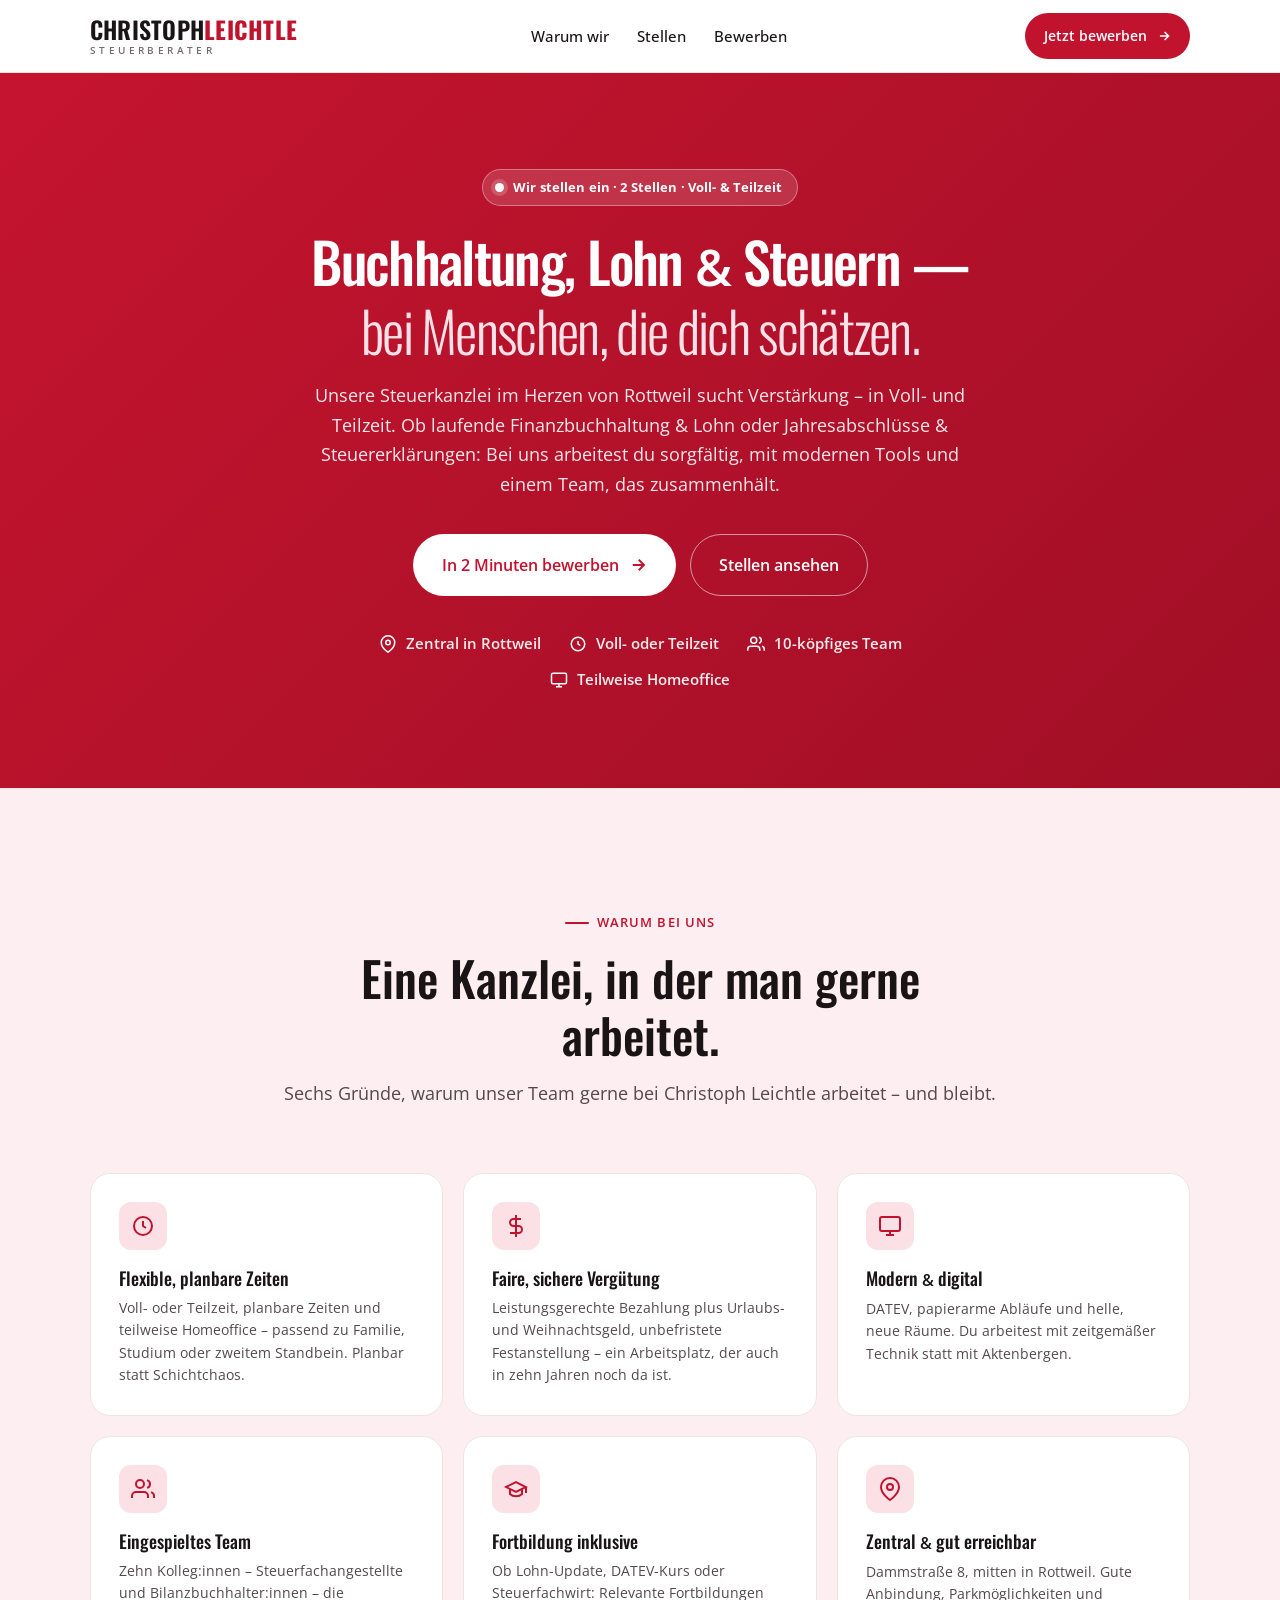
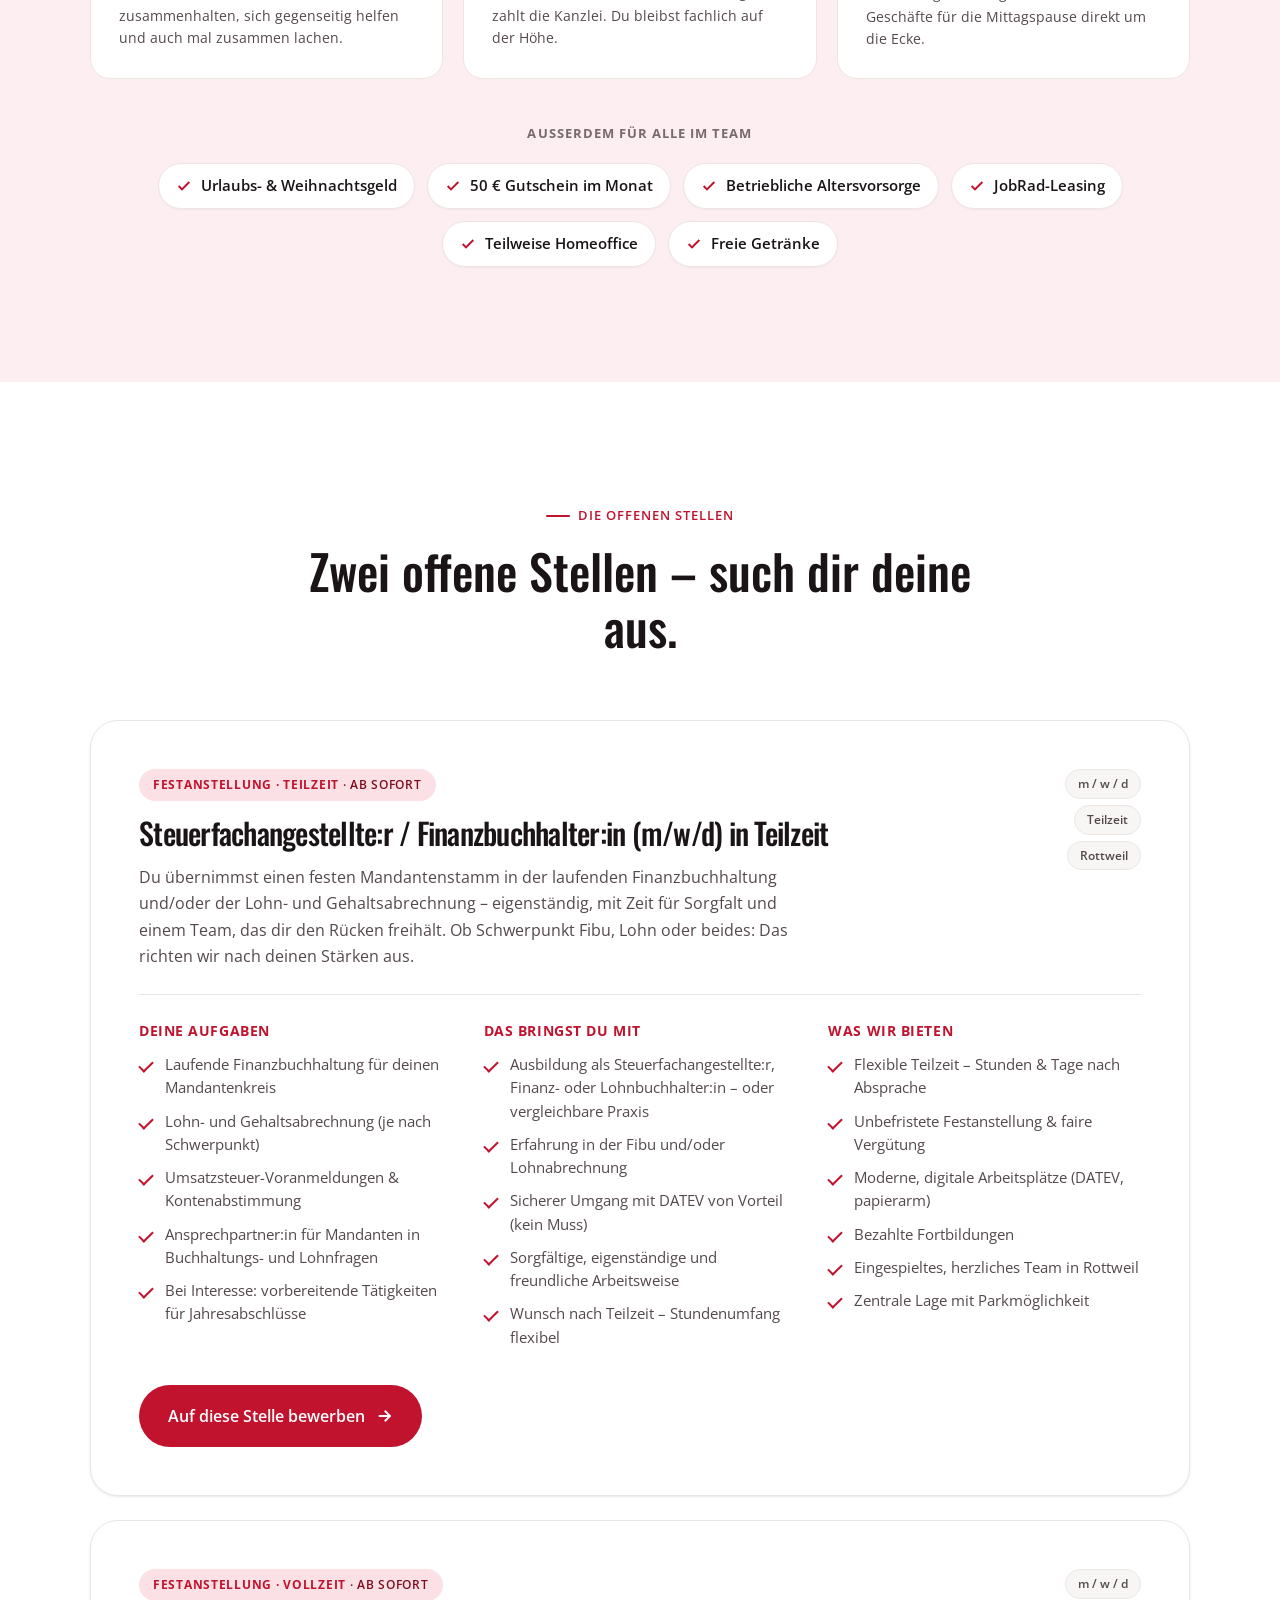
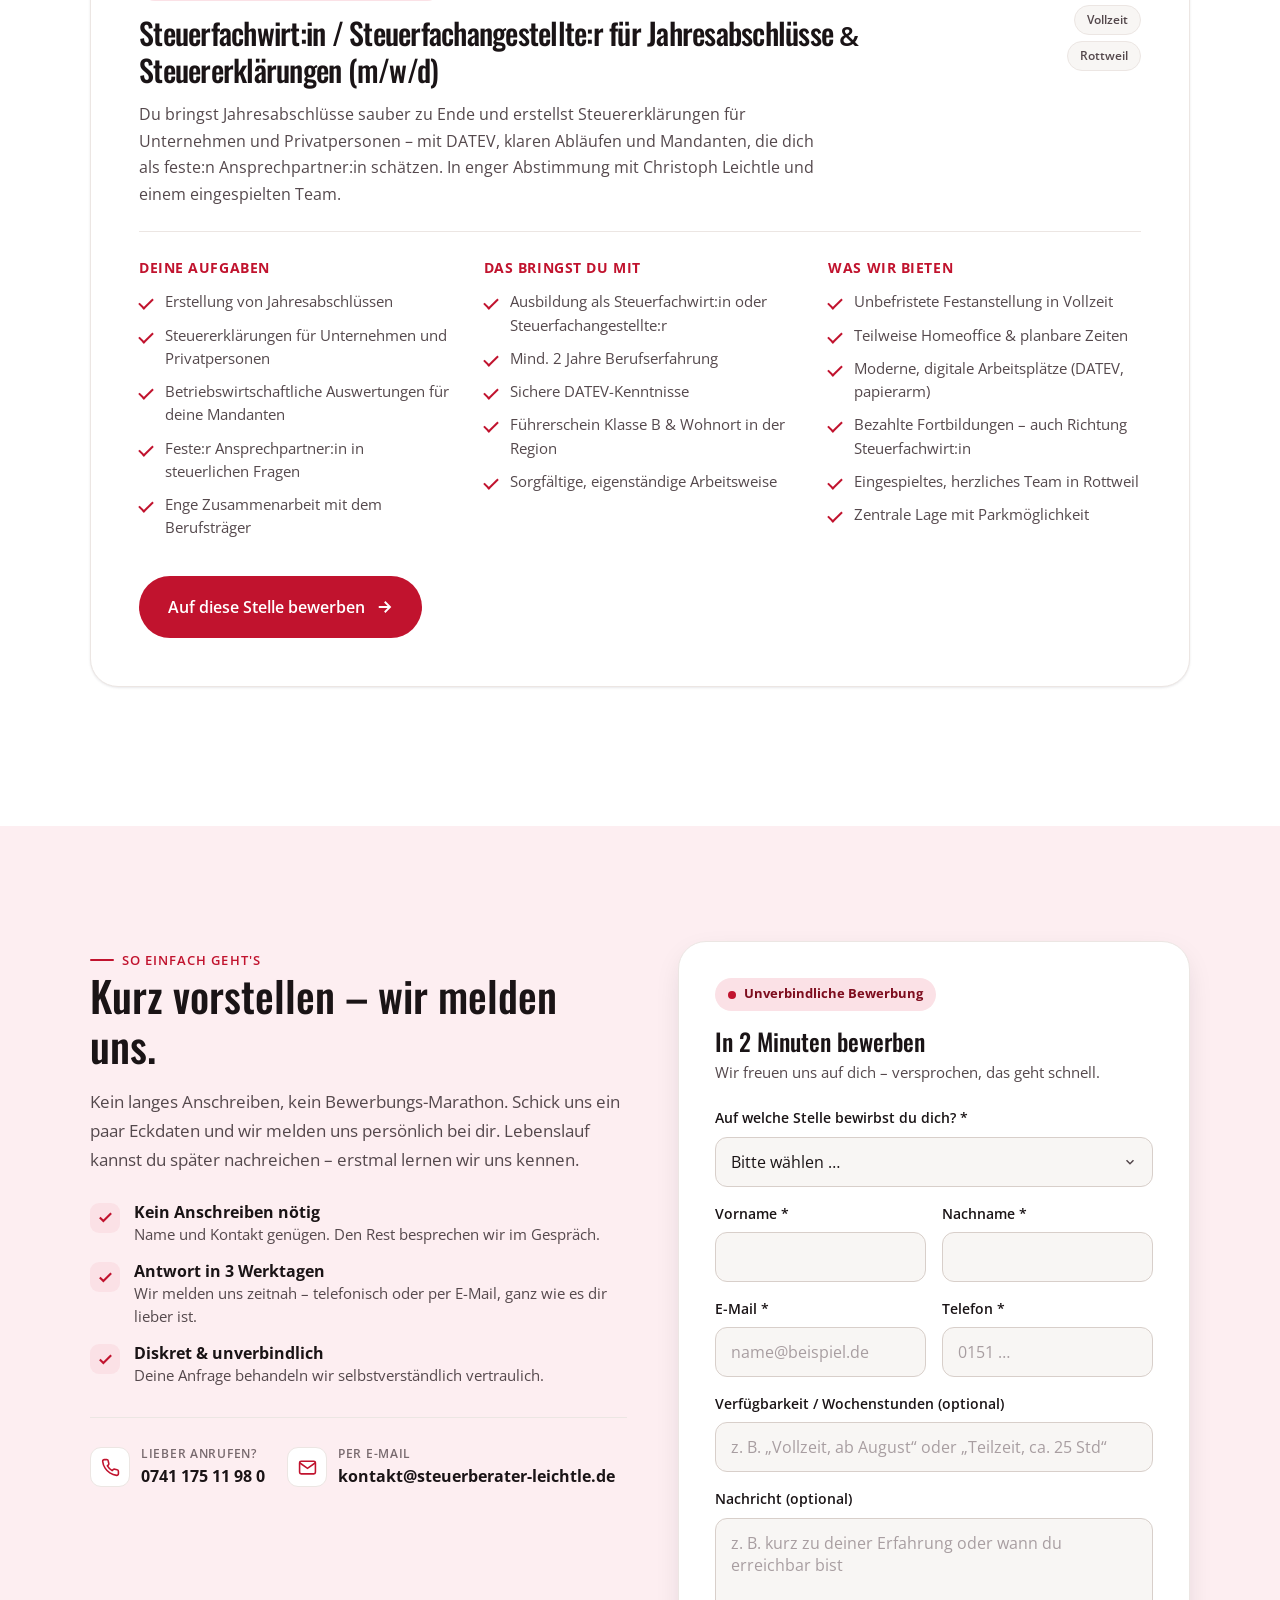
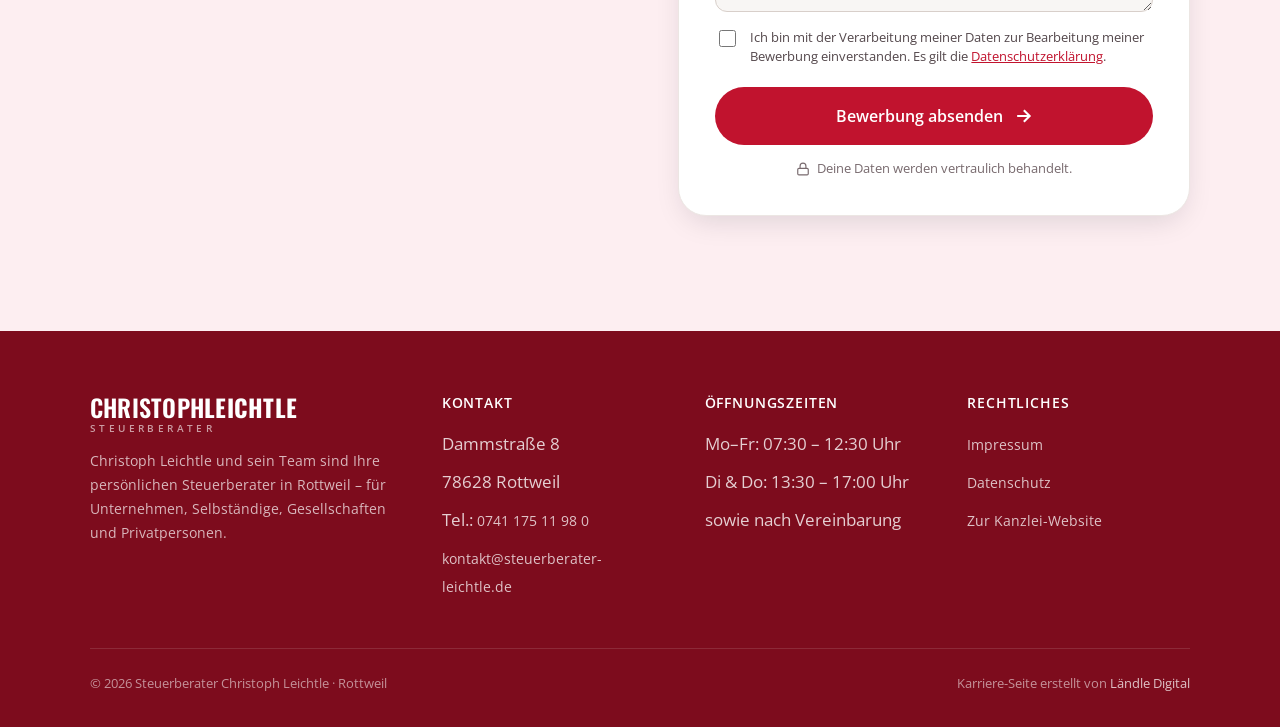
==== commit 9c4b7408: "Add files via upload" ====
--- a/landingpage-einzeldatei.html
+++ b/landingpage-einzeldatei.html
@@ -3,15 +3,15 @@
 <head>
 <meta charset="UTF-8" />
 <meta name="viewport" content="width=device-width, initial-scale=1.0" />
-<title>Teilzeit Buchhaltung &amp; Lohn (m/w/d) · Steuerkanzlei Christoph Leichtle, Rottweil</title>
-<meta name="description" content="Steuerkanzlei Christoph Leichtle in Rottweil sucht Verstärkung in Teilzeit: Finanzbuchhaltung & Lohnabrechnung. Flexible Zeiten, faire Vergütung, modernes Team. Jetzt in 2 Minuten bewerben." />
+<title>Karriere bei Steuerkanzlei Christoph Leichtle, Rottweil · 2 offene Stellen (m/w/d)</title>
+<meta name="description" content="Steuerkanzlei Christoph Leichtle in Rottweil sucht Verstärkung: Finanzbuchhaltung &amp; Lohn (Teilzeit) sowie Steuerfachwirt:in für Jahresabschlüsse &amp; Steuererklärungen (Vollzeit). Modernes Team, faire Vergütung, teilweise Homeoffice. Jetzt in 2 Minuten bewerben." />
 <!-- Paid-Traffic-Landingpage: nicht indexieren -->
 <meta name="robots" content="noindex, follow" />
 
 <!-- Social-Preview (für den Vorschau-Link in WhatsApp / Meta) -->
 <meta property="og:type" content="website" />
-<meta property="og:title" content="Teilzeit in der Buchhaltung – Steuerkanzlei Leichtle, Rottweil" />
-<meta property="og:description" content="Finanzbuchhaltung & Lohn in Teilzeit. Flexible Zeiten, modernes Team, faire Vergütung. Jetzt in 2 Minuten bewerben." />
+<meta property="og:title" content="Karriere bei Steuerkanzlei Leichtle, Rottweil – 2 offene Stellen" />
+<meta property="og:description" content="Buchhaltung & Lohn (Teilzeit) und Steuerfachwirt:in für Jahresabschlüsse & Steuererklärungen (Vollzeit). Modernes Team, faire Vergütung, teilw. Homeoffice." />
 <meta property="og:image" content="https://www.laendle-digital.com/kunden/steuerberater-leichtle/assets/og.png" />
 <meta name="twitter:card" content="summary_large_image" />
 
@@ -2389,6 +2389,40 @@
 /* --- Weiche Sektionen leicht ins Rote getönt ------------------------------ */
 .section--soft { background: #fdeef1; }
 
+/* --- Benefits-Leiste „auf einen Blick" ------------------------------------ */
+.perks {
+  margin-top: clamp(28px, 4vw, 44px);
+  display: flex;
+  flex-wrap: wrap;
+  align-items: center;
+  justify-content: center;
+  gap: 12px;
+}
+.perks__title {
+  width: 100%;
+  text-align: center;
+  font-size: 13px;
+  font-weight: 700;
+  letter-spacing: .08em;
+  text-transform: uppercase;
+  color: var(--text-soft);
+  margin-bottom: 6px;
+}
+.perk {
+  display: inline-flex;
+  align-items: center;
+  gap: 9px;
+  padding: 10px 17px;
+  border-radius: var(--radius-pill);
+  background: #fff;
+  border: 1px solid var(--border);
+  box-shadow: var(--shadow-xs);
+  font-size: 14.5px;
+  font-weight: 600;
+  color: var(--text);
+}
+.perk svg { color: var(--primary); flex-shrink: 0; }
+
 </style>
 <style>/* eingebettete Schriften */@font-face{font-family:'Oswald';font-style:normal;font-weight:300;font-display:swap;src:url([data-uri]) format('woff2');}@font-face{font-family:'Oswald';font-style:normal;font-weight:400;font-display:swap;src:url([data-uri]) format('woff2');}@font-face{font-family:'Oswald';font-style:normal;font-weight:500;font-display:swap;src:url([data-uri]) format('woff2');}@font-face{font-family:'Oswald';font-style:normal;font-weight:600;font-display:swap;src:url([data-uri]) format('woff2');}@font-face{font-family:'Oswald';font-style:normal;font-weight:700;font-display:swap;src:url([data-uri]) format('woff2');}@font-face{font-family:'Open Sans';font-style:normal;font-weight:400;font-display:swap;src:url([data-uri]) format('woff2');}@font-face{font-family:'Open Sans';font-style:normal;font-weight:500;font-display:swap;src:url([data-uri]) format('woff2');}@font-face{font-family:'Open Sans';font-style:normal;font-weight:600;font-display:swap;src:url([data-uri]) format('woff2');}@font-face{font-family:'Open Sans';font-style:normal;font-weight:700;font-display:swap;src:url([data-uri]) format('woff2');}@font-face{font-family:'Open Sans';font-style:italic;font-weight:400;font-display:swap;src:url([data-uri]) format('woff2');}</style></head>
 <body data-tone="du">
@@ -2404,7 +2438,7 @@
     </a>
     <nav class="topbar__nav" aria-label="Hauptnavigation">
       <a href="#warum">Warum wir</a>
-      <a href="#stelle">Die Stelle</a>
+      <a href="#stellen">Stellen</a>
       <a href="#bewerbung">Bewerben</a>
     </nav>
     <a href="#bewerbung" class="btn btn--primary btn--sm topbar__cta">
@@ -2415,7 +2449,7 @@
   </div>
   <div class="topbar__mobile" id="topbarMobile">
     <a href="#warum">Warum wir</a>
-    <a href="#stelle">Die Stelle</a>
+    <a href="#stellen">Stellen</a>
     <a href="#bewerbung">Bewerben</a>
     <a href="#bewerbung" class="btn btn--primary btn--block">Jetzt bewerben</a>
   </div>
@@ -2426,19 +2460,19 @@
 <!-- ============================================================ HERO ============================================================ -->
 <section class="page-hero">
   <div class="shell page-hero__inner">
-    <span class="pill"><span class="pill__dot"></span> Wir stellen ein · Teilzeit · ab sofort</span>
-    <h1 style="margin-top:22px;">Buchhaltung <span class="amp">&amp;</span> Lohn —<br/><em style="color:#ffe1e7; font-style:normal; font-weight:300;">in Teilzeit</em>, bei Menschen, die dich schätzen.</h1>
+    <span class="pill"><span class="pill__dot"></span> Wir stellen ein · 2 Stellen · Voll- &amp; Teilzeit</span>
+    <h1 style="margin-top:22px;">Buchhaltung, Lohn <span class="amp">&amp;</span> Steuern —<br/><em style="color:#ffe1e7; font-style:normal; font-weight:300;">bei Menschen, die dich schätzen.</em></h1>
     <p>
-      Du machst Finanzbuchhaltung oder Lohnabrechnung gerne richtig – aber bitte mit
-      planbaren Zeiten und ohne Großraum-Hektik? Unsere Steuerkanzlei im Herzen von
-      Rottweil sucht Verstärkung in Teilzeit. Stunden und Tage stimmen wir auf dein Leben ab.
+      Unsere Steuerkanzlei im Herzen von Rottweil sucht Verstärkung – in Voll- und Teilzeit.
+      Ob laufende Finanzbuchhaltung &amp; Lohn oder Jahresabschlüsse &amp; Steuererklärungen:
+      Bei uns arbeitest du sorgfältig, mit modernen Tools und einem Team, das zusammenhält.
     </p>
     <div class="hero__cta" style="justify-content:center; margin-top:34px;">
       <a href="#bewerbung" class="btn btn--primary btn--lg">
         In 2 Minuten bewerben
         <svg viewBox="0 0 24 24" width="18" height="18" fill="none" stroke="currentColor" stroke-width="2.5"><path d="M5 12h14M13 5l7 7-7 7"/></svg>
       </a>
-      <a href="#stelle" class="btn btn--ghost btn--lg">Stelle ansehen</a>
+      <a href="#stellen" class="btn btn--ghost btn--lg">Stellen ansehen</a>
     </div>
 
     <div class="trust-strip">
@@ -2448,7 +2482,7 @@
       </span>
       <span class="trust-strip__item">
         <svg viewBox="0 0 24 24" width="18" height="18" fill="none" stroke="currentColor" stroke-width="2"><path d="M12 8v4l3 2"/><circle cx="12" cy="12" r="9"/></svg>
-        Flexible Teilzeit
+        Voll- oder Teilzeit
       </span>
       <span class="trust-strip__item">
         <svg viewBox="0 0 24 24" width="18" height="18" fill="none" stroke="currentColor" stroke-width="2"><path d="M17 21v-2a4 4 0 0 0-4-4H5a4 4 0 0 0-4 4v2"/><circle cx="9" cy="7" r="4"/><path d="M23 21v-2a4 4 0 0 0-3-3.87M16 3.13a4 4 0 0 1 0 7.75"/></svg>
@@ -2456,7 +2490,7 @@
       </span>
       <span class="trust-strip__item">
         <svg viewBox="0 0 24 24" width="18" height="18" fill="none" stroke="currentColor" stroke-width="2"><rect x="2" y="3" width="20" height="14" rx="2"/><path d="M8 21h8M12 17v4"/></svg>
-        Moderne, digitale Kanzlei
+        Teilweise Homeoffice
       </span>
     </div>
   </div>
@@ -2467,7 +2501,7 @@
   <div class="shell">
     <div class="section-head">
       <span class="eyebrow eyebrow--center">Warum bei uns</span>
-      <h2>Eine Kanzlei, die Teilzeit wirklich lebt.</h2>
+      <h2>Eine Kanzlei, in der man gerne arbeitet.</h2>
       <p>Sechs Gründe, warum unser Team gerne bei Christoph Leichtle arbeitet – und bleibt.</p>
     </div>
 
@@ -2475,12 +2509,12 @@
       <div class="benefit">
         <div class="benefit__icon"><svg viewBox="0 0 24 24" width="24" height="24" fill="none" stroke="currentColor" stroke-width="2"><circle cx="12" cy="12" r="9"/><path d="M12 7v5l3 2"/></svg></div>
         <h3>Flexible, planbare Zeiten</h3>
-        <p>Stunden und Wochentage stimmen wir gemeinsam ab – passend zu Familie, Schule oder zweitem Standbein. Kernzeiten statt Schichtchaos.</p>
+        <p>Voll- oder Teilzeit, planbare Zeiten und teilweise Homeoffice – passend zu Familie, Studium oder zweitem Standbein. Planbar statt Schichtchaos.</p>
       </div>
       <div class="benefit">
         <div class="benefit__icon"><svg viewBox="0 0 24 24" width="24" height="24" fill="none" stroke="currentColor" stroke-width="2"><path d="M12 1v22M17 5H9.5a3.5 3.5 0 0 0 0 7h5a3.5 3.5 0 0 1 0 7H6"/></svg></div>
         <h3>Faire, sichere Vergütung</h3>
-        <p>Leistungsgerechte Bezahlung, unbefristete Festanstellung und ein Arbeitsplatz, der auch in zehn Jahren noch da ist.</p>
+        <p>Leistungsgerechte Bezahlung plus Urlaubs- und Weihnachtsgeld, unbefristete Festanstellung – ein Arbeitsplatz, der auch in zehn Jahren noch da ist.</p>
       </div>
       <div class="benefit">
         <div class="benefit__icon"><svg viewBox="0 0 24 24" width="24" height="24" fill="none" stroke="currentColor" stroke-width="2"><rect x="2" y="3" width="20" height="14" rx="2"/><path d="M8 21h8M12 17v4"/></svg></div>
@@ -2495,7 +2529,7 @@
       <div class="benefit">
         <div class="benefit__icon"><svg viewBox="0 0 24 24" width="24" height="24" fill="none" stroke="currentColor" stroke-width="2"><path d="M22 10v6M2 10l10-5 10 5-10 5z"/><path d="M6 12v5c3 3 9 3 12 0v-5"/></svg></div>
         <h3>Fortbildung inklusive</h3>
-        <p>Ob Lohn-Update oder DATEV-Kurs: Relevante Fortbildungen zahlt die Kanzlei. Du bleibst fachlich auf der Höhe.</p>
+        <p>Ob Lohn-Update, DATEV-Kurs oder Steuerfachwirt: Relevante Fortbildungen zahlt die Kanzlei. Du bleibst fachlich auf der Höhe.</p>
       </div>
       <div class="benefit">
         <div class="benefit__icon"><svg viewBox="0 0 24 24" width="24" height="24" fill="none" stroke="currentColor" stroke-width="2"><path d="M21 10c0 7-9 13-9 13s-9-6-9-13a9 9 0 0 1 18 0z"/><circle cx="12" cy="10" r="3"/></svg></div>
@@ -2503,18 +2537,29 @@
         <p>Dammstraße 8, mitten in Rottweil. Gute Anbindung, Parkmöglichkeiten und Geschäfte für die Mittagspause direkt um die Ecke.</p>
       </div>
     </div>
+
+    <div class="perks">
+      <span class="perks__title">Außerdem für alle im Team</span>
+      <span class="perk"><svg viewBox="0 0 24 24" width="16" height="16" fill="none" stroke="currentColor" stroke-width="3"><path d="M20 6 9 17l-5-5"/></svg> Urlaubs- &amp; Weihnachtsgeld</span>
+      <span class="perk"><svg viewBox="0 0 24 24" width="16" height="16" fill="none" stroke="currentColor" stroke-width="3"><path d="M20 6 9 17l-5-5"/></svg> 50 € Gutschein im Monat</span>
+      <span class="perk"><svg viewBox="0 0 24 24" width="16" height="16" fill="none" stroke="currentColor" stroke-width="3"><path d="M20 6 9 17l-5-5"/></svg> Betriebliche Altersvorsorge</span>
+      <span class="perk"><svg viewBox="0 0 24 24" width="16" height="16" fill="none" stroke="currentColor" stroke-width="3"><path d="M20 6 9 17l-5-5"/></svg> JobRad-Leasing</span>
+      <span class="perk"><svg viewBox="0 0 24 24" width="16" height="16" fill="none" stroke="currentColor" stroke-width="3"><path d="M20 6 9 17l-5-5"/></svg> Teilweise Homeoffice</span>
+      <span class="perk"><svg viewBox="0 0 24 24" width="16" height="16" fill="none" stroke="currentColor" stroke-width="3"><path d="M20 6 9 17l-5-5"/></svg> Freie Getränke</span>
+    </div>
   </div>
 </section>
 
-<!-- ============================================================ DIE STELLE ============================================================ -->
-<section class="section" id="stelle">
+<!-- ============================================================ DIE STELLEN ============================================================ -->
+<section class="section" id="stellen">
   <div class="shell">
     <div class="section-head">
-      <span class="eyebrow eyebrow--center">Die offene Stelle</span>
-      <h2>Finanzbuchhaltung <span class="amp">&amp;</span> Lohn – dein Teilzeit-Platz.</h2>
+      <span class="eyebrow eyebrow--center">Die offenen Stellen</span>
+      <h2>Zwei offene Stellen – such dir deine aus.</h2>
     </div>
 
-    <article class="job-detail job-detail--solo">
+    <!-- Stelle 1: Teilzeit Buchhaltung / Lohn -->
+    <article class="job-detail" id="stelle-buchhaltung">
       <div class="job-detail__head">
         <div>
           <span class="job-detail__type"><strong>Festanstellung · Teilzeit</strong> · ab sofort</span>
@@ -2567,7 +2612,67 @@
         </div>
       </div>
 
-      <a href="#bewerbung" class="btn btn--primary btn--lg job-detail__cta" data-prefill-stelle="Teilzeit Finanzbuchhaltung / Lohn">
+      <a href="#bewerbung" class="btn btn--primary btn--lg job-detail__cta" data-prefill-stelle="Finanzbuchhaltung &amp; Lohn (Teilzeit)">
+        Auf diese Stelle bewerben
+        <svg viewBox="0 0 24 24" width="18" height="18" fill="none" stroke="currentColor" stroke-width="2.5"><path d="M5 12h14M13 5l7 7-7 7"/></svg>
+      </a>
+    </article>
+
+    <!-- Stelle 2: Vollzeit Jahresabschlüsse / Steuererklärungen -->
+    <article class="job-detail" id="stelle-steuerfachwirt">
+      <div class="job-detail__head">
+        <div>
+          <span class="job-detail__type"><strong>Festanstellung · Vollzeit</strong> · ab sofort</span>
+          <h3>Steuerfachwirt:in / Steuerfachangestellte:r für Jahresabschlüsse <span class="amp">&amp;</span> Steuererklärungen (m/w/d)</h3>
+          <p class="job-detail__lead">
+            Du bringst Jahresabschlüsse sauber zu Ende und erstellst Steuererklärungen für
+            Unternehmen und Privatpersonen – mit DATEV, klaren Abläufen und Mandanten, die
+            dich als feste:n Ansprechpartner:in schätzen. In enger Abstimmung mit Christoph
+            Leichtle und einem eingespielten Team.
+          </p>
+        </div>
+        <div class="job-detail__meta">
+          <span class="job-detail__tag">m / w / d</span>
+          <span class="job-detail__tag">Vollzeit</span>
+          <span class="job-detail__tag">Rottweil</span>
+        </div>
+      </div>
+
+      <div class="job-detail__grid">
+        <div class="job-detail__col">
+          <h4>Deine Aufgaben</h4>
+          <ul class="job-detail__list">
+            <li>Erstellung von Jahresabschlüssen</li>
+            <li>Steuererklärungen für Unternehmen und Privatpersonen</li>
+            <li>Betriebswirtschaftliche Auswertungen für deine Mandanten</li>
+            <li>Feste:r Ansprechpartner:in in steuerlichen Fragen</li>
+            <li>Enge Zusammenarbeit mit dem Berufsträger</li>
+          </ul>
+        </div>
+        <div class="job-detail__col">
+          <h4>Das bringst du mit</h4>
+          <ul class="job-detail__list">
+            <li>Ausbildung als Steuerfachwirt:in oder Steuerfachangestellte:r</li>
+            <li>Mind. 2 Jahre Berufserfahrung</li>
+            <li>Sichere DATEV-Kenntnisse</li>
+            <li>Führerschein Klasse B &amp; Wohnort in der Region</li>
+            <li>Sorgfältige, eigenständige Arbeitsweise</li>
+          </ul>
+        </div>
+        <div class="job-detail__col">
+          <h4>Was wir bieten</h4>
+          <ul class="job-detail__list">
+            <li>Unbefristete Festanstellung in Vollzeit</li>
+            <li>Teilweise Homeoffice &amp; planbare Zeiten</li>
+            <li>Moderne, digitale Arbeitsplätze (DATEV, papierarm)</li>
+            <li>Bezahlte Fortbildungen – auch Richtung Steuerfachwirt:in</li>
+            <li>Eingespieltes, herzliches Team in Rottweil</li>
+            <li>Zentrale Lage mit Parkmöglichkeit</li>
+          </ul>
+        </div>
+      </div>
+
+      <a href="#bewerbung" class="btn btn--primary btn--lg job-detail__cta" data-prefill-stelle="Jahresabschlüsse &amp; Steuererklärungen (Vollzeit)">
         Auf diese Stelle bewerben
         <svg viewBox="0 0 24 24" width="18" height="18" fill="none" stroke="currentColor" stroke-width="2.5"><path d="M5 12h14M13 5l7 7-7 7"/></svg>
       </a>
@@ -2612,21 +2717,30 @@
           </div>
           <div class="appform-alt__item">
             <span class="appform-alt__icon"><svg viewBox="0 0 24 24" width="19" height="19" fill="none" stroke="currentColor" stroke-width="2"><path d="M4 4h16c1.1 0 2 .9 2 2v12c0 1.1-.9 2-2 2H4c-1.1 0-2-.9-2-2V6c0-1.1.9-2 2-2z"/><polyline points="22,6 12,13 2,6"/></svg></span>
-            <div><div class="appform-alt__label">Per E-Mail</div><div class="appform-alt__value"><a href="mailto:kontakt@steuerberater-leichtle.de?subject=Bewerbung%20Teilzeit%20Buchhaltung%2FLohn">kontakt@steuerberater-leichtle.de</a></div></div>
+            <div><div class="appform-alt__label">Per E-Mail</div><div class="appform-alt__value"><a href="mailto:kontakt@steuerberater-leichtle.de?subject=Bewerbung%20Steuerkanzlei%20Leichtle">kontakt@steuerberater-leichtle.de</a></div></div>
           </div>
         </div>
       </div>
 
       <!-- Formular -->
       <form class="appform" id="bewerbungForm" novalidate>
-        <input type="hidden" name="subject" value="Neue Bewerbung – Teilzeit Buchhaltung/Lohn (Steuerkanzlei Leichtle)" />
+        <input type="hidden" name="subject" value="Neue Bewerbung – Steuerkanzlei Leichtle (Karriere-Landingpage)" />
         <input type="hidden" name="from_name" value="Karriere-Landingpage Steuerberater Leichtle" />
-        <input type="hidden" name="stelle" value="Teilzeit Finanzbuchhaltung / Lohn" />
         <input type="checkbox" name="botcheck" style="display:none" tabindex="-1" autocomplete="off" />
 
         <span class="appform__badge"><span class="badge__dot"></span> Unverbindliche Bewerbung</span>
         <h3 class="appform__title">In 2 Minuten bewerben</h3>
         <p class="appform__sub">Wir freuen uns auf dich – versprochen, das geht schnell.</p>
+
+        <label class="field">
+          <span>Auf welche Stelle bewirbst du dich? *</span>
+          <select name="stelle" required>
+            <option value="" selected disabled>Bitte wählen …</option>
+            <option value="Finanzbuchhaltung &amp; Lohn (Teilzeit)">Finanzbuchhaltung &amp; Lohn – Teilzeit</option>
+            <option value="Jahresabschlüsse &amp; Steuererklärungen (Vollzeit)">Jahresabschlüsse &amp; Steuererklärungen – Vollzeit</option>
+            <option value="Beide / noch unsicher">Beide / noch unsicher</option>
+          </select>
+        </label>
 
         <div class="appform__row">
           <label class="field"><span>Vorname *</span><input type="text" name="vorname" required autocomplete="given-name" /></label>
@@ -2639,19 +2753,13 @@
         </div>
 
         <label class="field">
-          <span>Gewünschter Stundenumfang</span>
-          <select name="stunden">
-            <option value="" selected>Bitte wählen (optional)</option>
-            <option>ca. 10–20 Std/Woche</option>
-            <option>ca. 20–30 Std/Woche</option>
-            <option>ca. 30–35 Std/Woche</option>
-            <option>flexibel / nach Absprache</option>
-          </select>
+          <span>Verfügbarkeit / Wochenstunden (optional)</span>
+          <input type="text" name="verfuegbarkeit" placeholder="z. B. „Vollzeit, ab August“ oder „Teilzeit, ca. 25 Std“" />
         </label>
 
         <label class="field">
-          <span>Schwerpunkt / Nachricht (optional)</span>
-          <textarea name="nachricht" rows="3" placeholder="z. B. „Schwerpunkt Lohn, ab Mitte August, am liebsten vormittags“"></textarea>
+          <span>Nachricht (optional)</span>
+          <textarea name="nachricht" rows="3" placeholder="z. B. kurz zu deiner Erfahrung oder wann du erreichbar bist"></textarea>
         </label>
 
         <label class="consent">
@@ -2724,7 +2832,7 @@
 
 <!-- ============================================================ STICKY APPLY-BAR (mobil) ============================================================ -->
 <div class="apply-bar">
-  <div class="apply-bar__text">Teilzeit Buchhaltung &amp; Lohn<small>Rottweil · ab sofort</small></div>
+  <div class="apply-bar__text">2 offene Stellen<small>Voll- &amp; Teilzeit · Rottweil</small></div>
   <a href="#bewerbung" class="btn btn--primary btn--sm">Bewerben</a>
 </div>
 
@@ -2742,6 +2850,16 @@
     burger.setAttribute('aria-expanded', 'false');
   }));
   const y = document.getElementById('year'); if (y) y.textContent = new Date().getFullYear();
+
+  /* Stellen-Vorauswahl: Klick auf „Auf diese Stelle bewerben" setzt das Dropdown vor */
+  document.querySelectorAll('[data-prefill-stelle]').forEach(el => {
+    el.addEventListener('click', () => {
+      const sel = document.querySelector('#bewerbungForm select[name="stelle"]');
+      if (!sel) return;
+      const v = el.getAttribute('data-prefill-stelle');
+      if ([...sel.options].some(o => o.value === v)) sel.value = v;
+    });
+  });
 
   /* Bewerbungsformular – Versand über Web3Forms (Empfänger im Web3Forms-Dashboard konfiguriert) */
   const WEB3FORMS_ACCESS_KEY = '2df05c94-c19f-46ed-a4c2-ea64cf4aa302';
